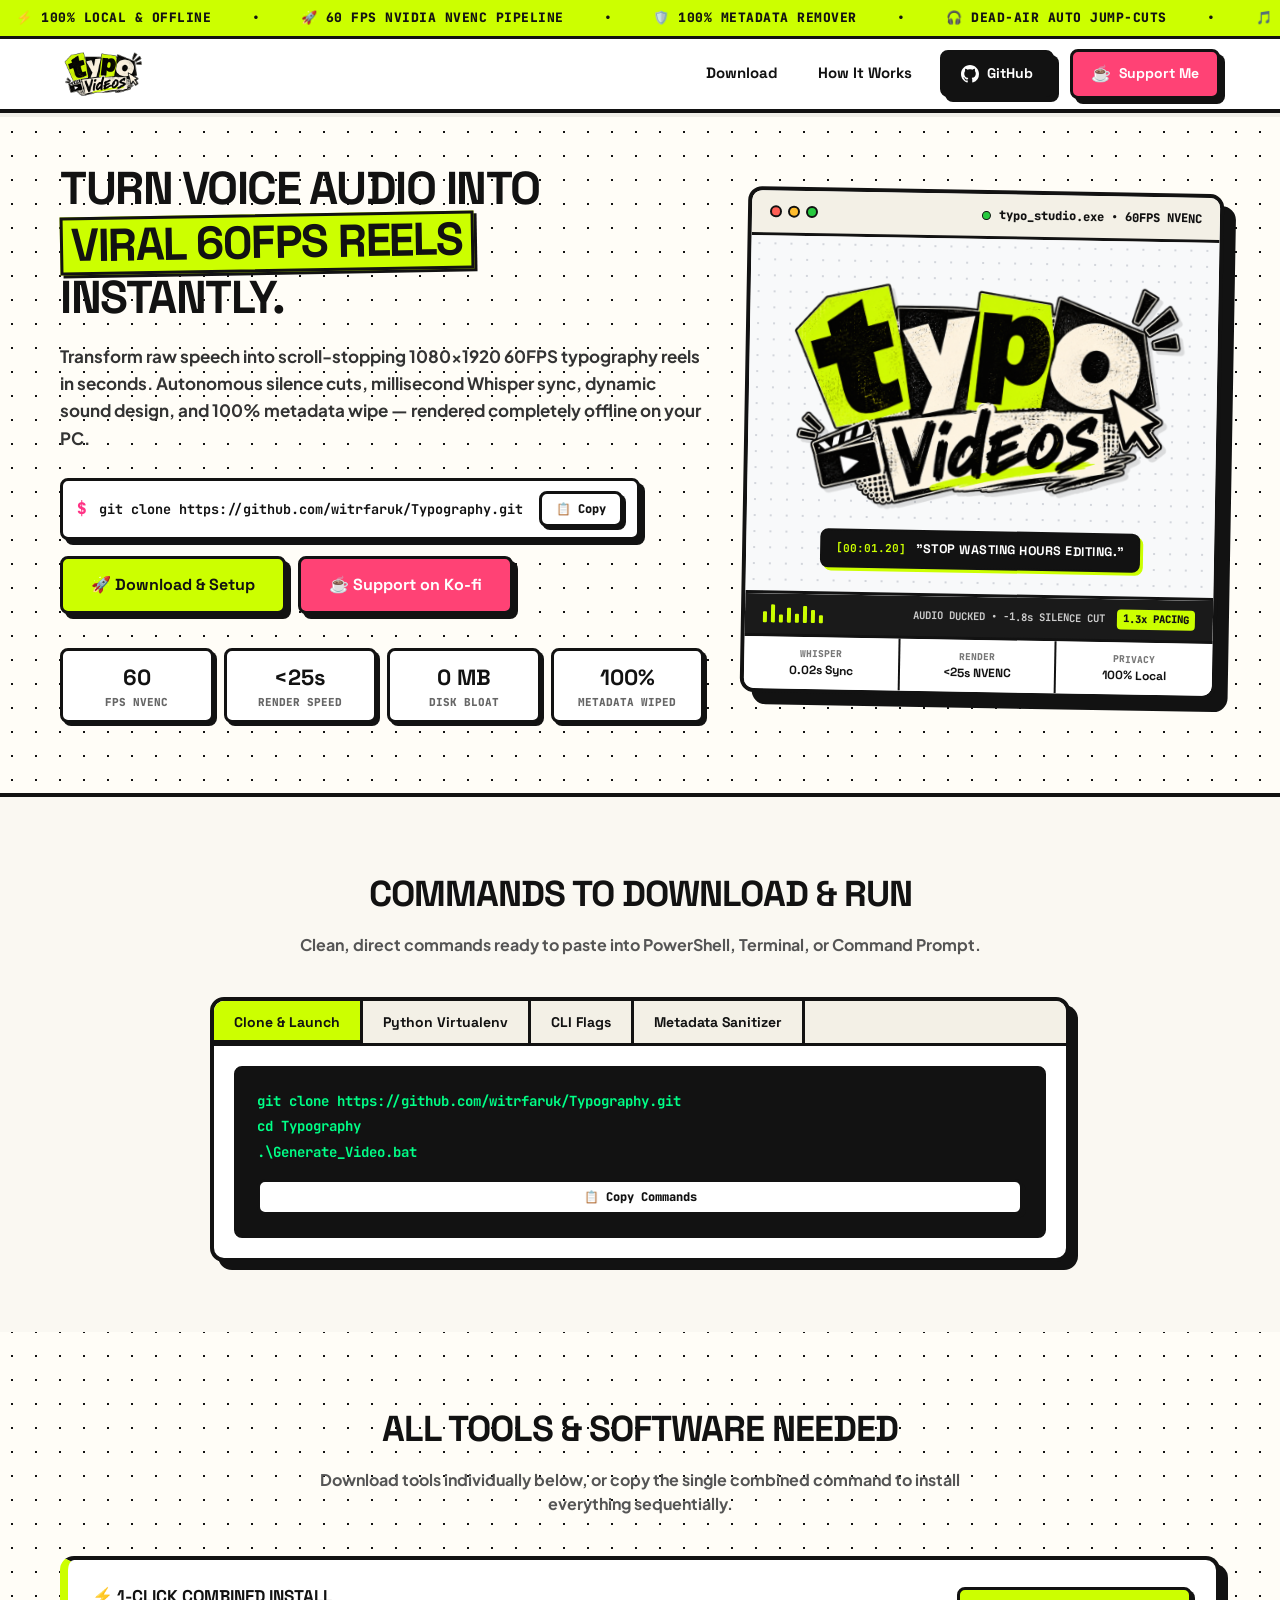
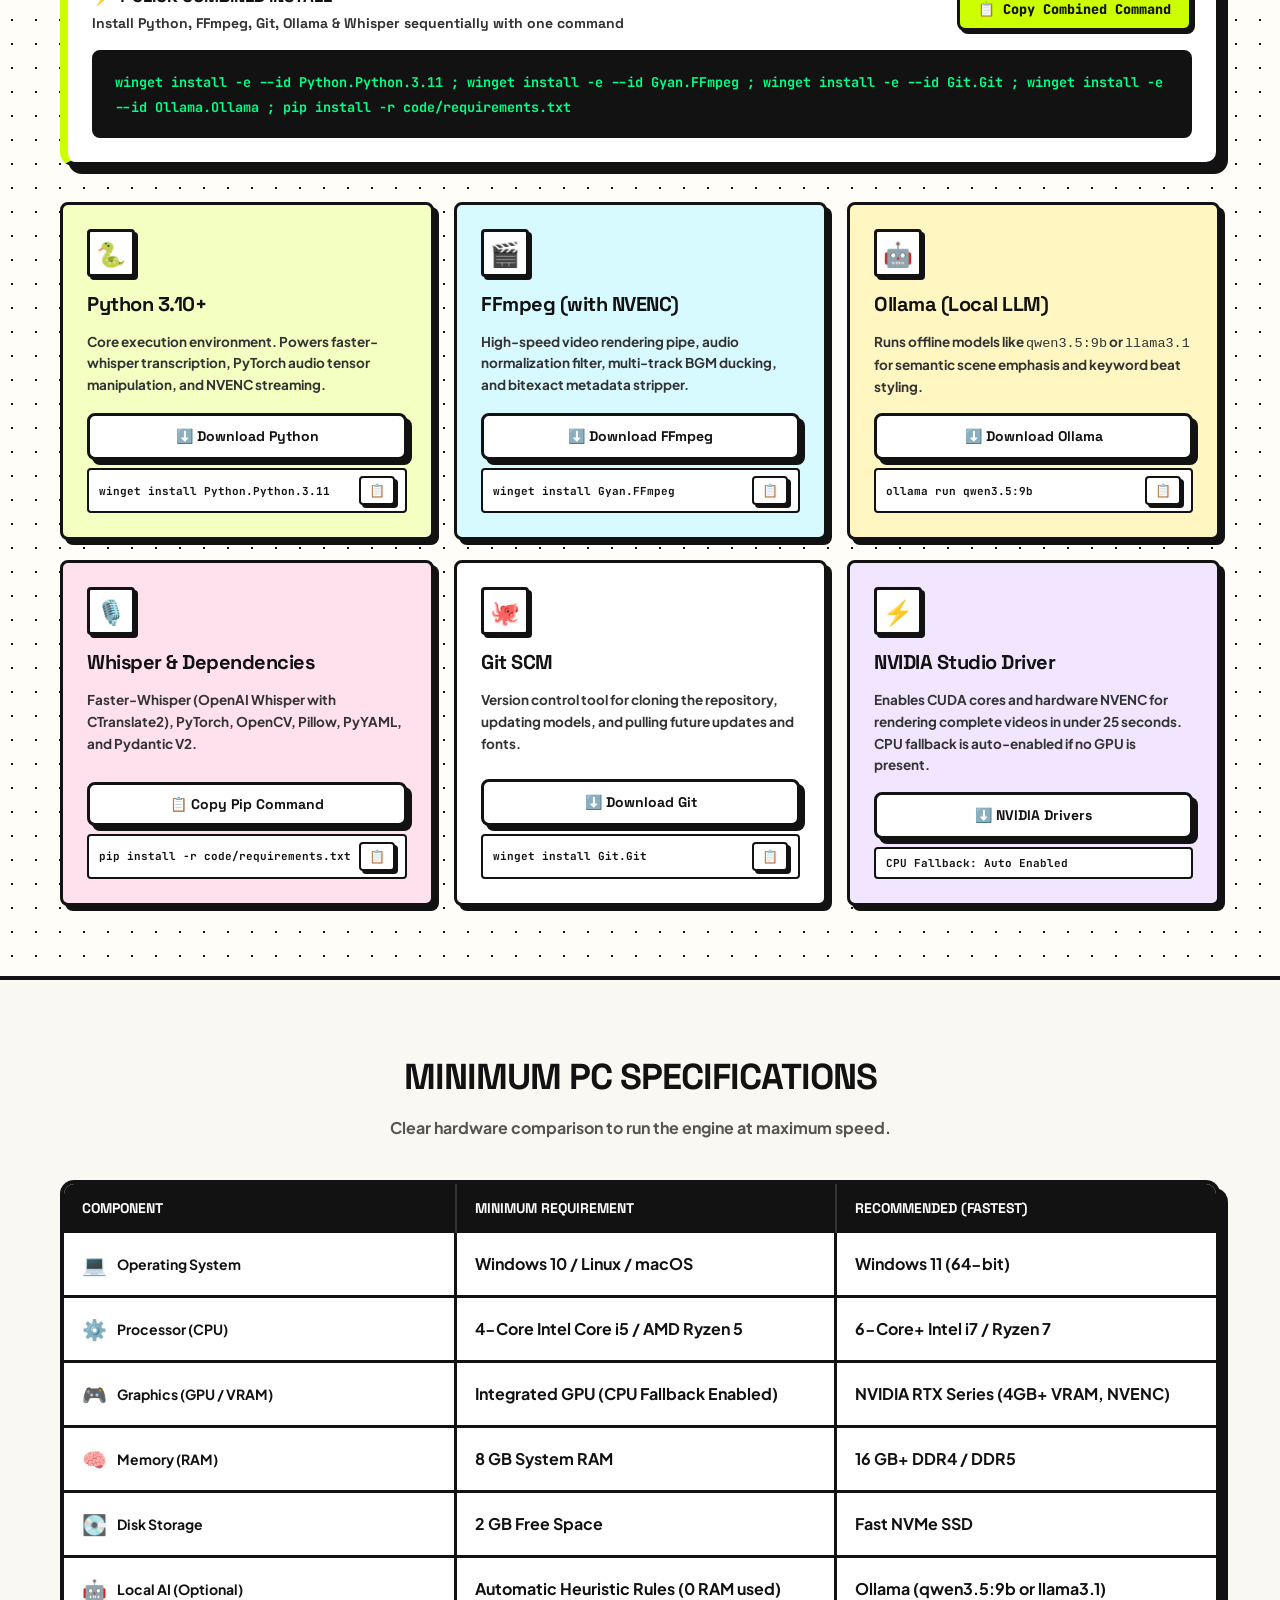
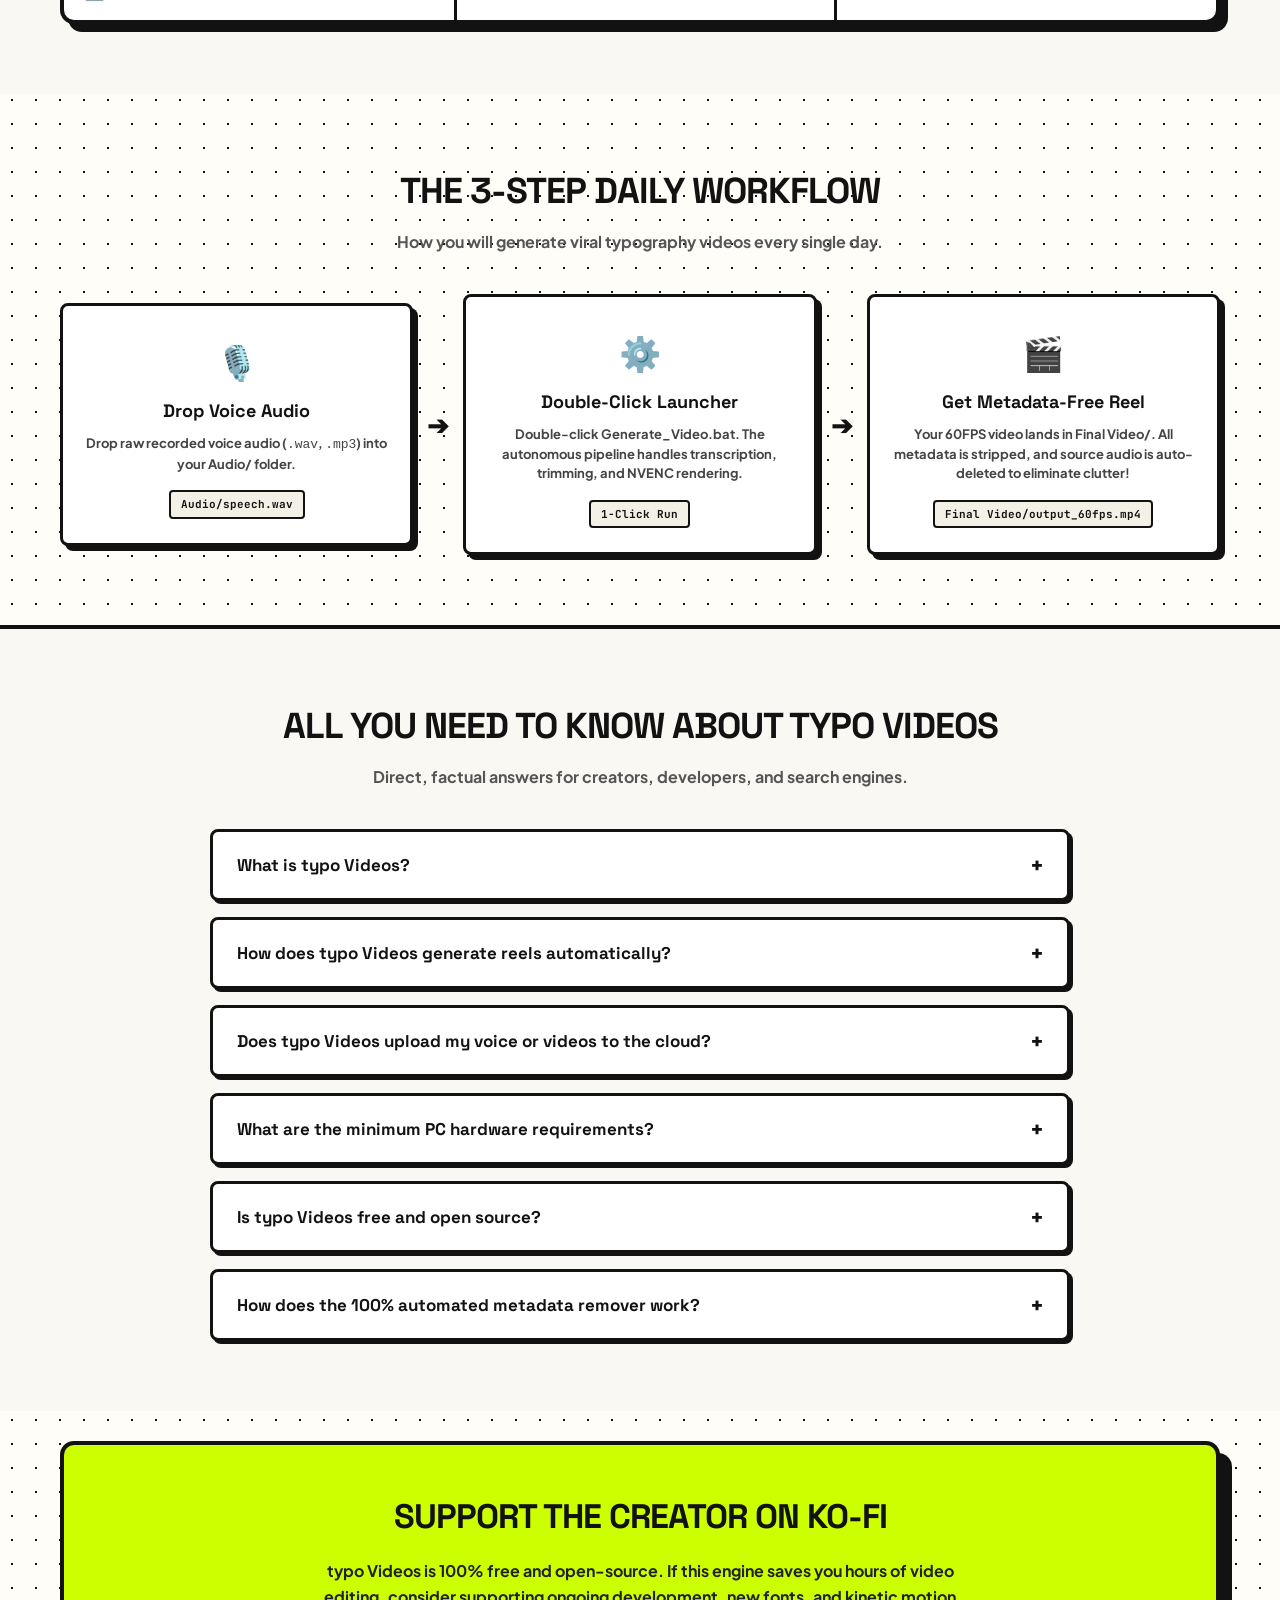
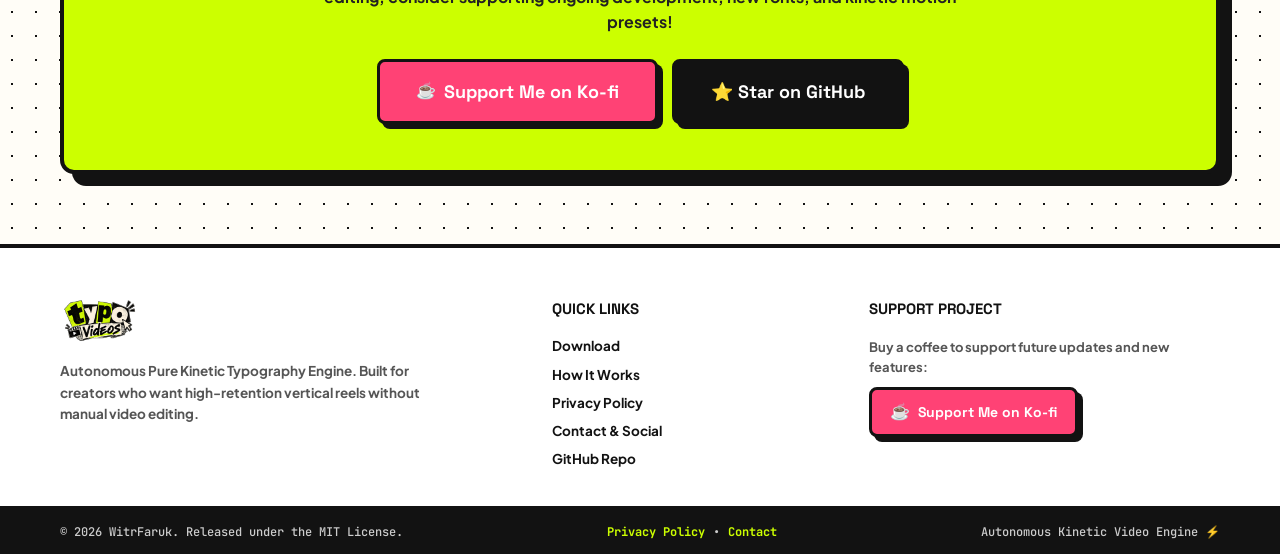
==== .github/index.html @ abd75f0e "Initial release: typo Videos - Autonomous Kinetic Typography Engine" ====
<!DOCTYPE html>
<html lang="en">
<head>
  <meta charset="UTF-8">
  <meta name="viewport" content="width=device-width, initial-scale=1.0">

  <!-- PRIMARY SEO META TAGS -->
  <title>typo Videos | Autonomous Kinetic Typography Reel Engine</title>
  <meta name="title" content="typo Videos | Autonomous Kinetic Typography Reel Engine">
  <meta name="description" content="Transform voice notes into 1080x1920 60FPS typography reels in seconds. Autonomous Whisper word-sync, dead-air jump cuts, dynamic audio ducking, and 100% metadata wipe. 100% local-first.">
  <meta name="keywords" content="kinetic typography, typography reels, ai reel generator, automated video editor, whisper subtitle sync, 60fps vertical reels, local video generator, ffmpeg nvenc, metadata remover, shorts creator, tiktok captions">
  <meta name="author" content="Md Faruk Abdulla (witrfaruk)">
  <meta name="robots" content="index, follow, max-image-preview:large, max-snippet:-1, max-video-preview:-1">
  <link rel="canonical" href="https://witrfaruk.github.io/Typography/">

  <!-- GEO & AI SEARCH ENGINE SIGNALS -->
  <link rel="alternate" type="text/plain" href="llms.txt" title="LLM Summary & Context">

  <!-- OPEN GRAPH / FACEBOOK / LINKEDIN -->
  <meta property="og:type" content="website">
  <meta property="og:url" content="https://witrfaruk.github.io/Typography/">
  <meta property="og:site_name" content="typo Videos">
  <meta property="og:locale" content="en_US">
  <meta property="og:title" content="typo Videos | Autonomous Kinetic Typography Reel Engine">
  <meta property="og:description" content="Transform raw voice audio into viral 60FPS vertical reels in seconds with automatic silence cuts, Whisper word-sync, and 100% metadata wipe.">
  <meta property="og:image" content="https://raw.githubusercontent.com/witrfaruk/Typography/main/.github/logo.png">
  <meta property="og:image:alt" content="typo Videos Pure Kinetic Typography Engine">

  <!-- TWITTER CARDS -->
  <meta name="twitter:card" content="summary_large_image">
  <meta name="twitter:site" content="@witrfaruk">
  <meta name="twitter:creator" content="@witrfaruk">
  <meta name="twitter:url" content="https://witrfaruk.github.io/Typography/">
  <meta name="twitter:title" content="typo Videos | Autonomous Kinetic Typography Reel Engine">
  <meta name="twitter:description" content="Transform raw voice audio into viral 60FPS vertical reels in seconds with automatic silence cuts, Whisper word-sync, and 100% metadata wipe.">
  <meta name="twitter:image" content="https://raw.githubusercontent.com/witrfaruk/Typography/main/.github/logo.png">

  <!-- FORCE SCROLL TO TOP ON REFRESH -->
  <script>
    if ('scrollRestoration' in history) {
      history.scrollRestoration = 'manual';
    }
    window.scrollTo(0, 0);
  </script>

  <!-- FAVICONS -->
  <link rel="icon" type="image/x-icon" href="favicon/favicon.ico">
  <link rel="icon" type="image/png" sizes="96x96" href="favicon/favicon-96x96.png">
  <link rel="icon" type="image/svg+xml" href="favicon/favicon.svg">
  <link rel="apple-touch-icon" sizes="180x180" href="favicon/apple-touch-icon.png">
  <link rel="manifest" href="favicon/site.webmanifest">

  <!-- 100% OFFLINE LOCAL FONTS (ZERO IP LEAKS TO GOOGLE SERVERS) -->
  <link rel="stylesheet" href="fonts.css">
  <link rel="stylesheet" href="style.css">

  <!-- JSON-LD STRUCTURED DATA (SEO, AEO, GEO) -->
  <script type="application/ld+json">
  {
    "@context": "https://schema.org",
    "@graph": [
      {
        "@type": "SoftwareApplication",
        "@id": "https://witrfaruk.github.io/Typography/#software",
        "name": "typo Videos",
        "alternateName": "Typography Reels Engine",
        "applicationCategory": "MultimediaApplication",
        "operatingSystem": "Windows 10, Windows 11",
        "description": "Local-first autonomous kinetic typography video generator. Converts audio speech into 60FPS viral reels with automatic silence removal, Whisper subtitle synchronization, and 100% metadata wipe.",
        "url": "https://witrfaruk.github.io/Typography/",
        "downloadUrl": "https://github.com/witrfaruk/Typography",
        "offers": {
          "@type": "Offer",
          "price": "0",
          "priceCurrency": "USD"
        },
        "license": "https://opensource.org/licenses/MIT",
        "author": {
          "@type": "Person",
          "name": "Md Faruk Abdulla",
          "alternateName": "witrfaruk",
          "url": "https://witrfaruk.vercel.app",
          "sameAs": [
            "https://github.com/witrfaruk",
            "https://x.com/witrfaruk",
            "https://www.linkedin.com/in/witrfaruk",
            "https://www.instagram.com/witrfaruk"
          ]
        }
      },
      {
        "@type": "HowTo",
        "name": "How to Generate Autonomous Typography Reels from Speech Audio",
        "description": "Step-by-step workflow to turn voice recordings into 1080x1920 60FPS typography videos without manual video editing.",
        "step": [
          {
            "@type": "HowToStep",
            "position": 1,
            "name": "Drop Voice Audio",
            "text": "Place your recorded .wav or .mp3 voice recording into the Audio/ folder."
          },
          {
            "@type": "HowToStep",
            "position": 2,
            "name": "Launch Autonomous Pipeline",
            "text": "Double click Generate_Video.bat to trigger faster-whisper transcription, silence trimming, kinetic typography animation, and NVENC rendering."
          },
          {
            "@type": "HowToStep",
            "position": 3,
            "name": "Get Metadata-Purged 60FPS Video",
            "text": "Collect your finalized 60FPS video in Final Video/ with 100% metadata removed and source audio automatically deleted."
          }
        ]
      },
      {
        "@type": "FAQPage",
        "mainEntity": [
          {
            "@type": "Question",
            "name": "What is typo Videos?",
            "acceptedAnswer": {
              "@type": "Answer",
              "text": "typo Videos is an autonomous, open-source kinetic typography reel engine that converts raw voice speech into viral 1080x1920 60FPS videos with millisecond Whisper subtitle synchronization, dead-air silence removal, dynamic background music, and 100% automated metadata wiping."
            }
          },
          {
            "@type": "Question",
            "name": "How does typo Videos work?",
            "acceptedAnswer": {
              "@type": "Answer",
              "text": "Drop any speech audio into the Audio/ folder and double-click Generate_Video.bat. The engine extracts word timestamps using Whisper, cuts silence pauses, animates typography, mixes ambient sound, strips EXIF metadata, and outputs a 60FPS MP4 file."
            }
          },
          {
            "@type": "Question",
            "name": "Does typo Videos upload my audio to the cloud?",
            "acceptedAnswer": {
              "@type": "Answer",
              "text": "No. typo Videos is 100% local-first and runs entirely on your local machine. No voice recordings, transcripts, videos, or fonts are uploaded or sent to any remote server."
            }
          },
          {
            "@type": "Question",
            "name": "Is typo Videos free and open source?",
            "acceptedAnswer": {
              "@type": "Answer",
              "text": "Yes, typo Videos is 100% free and open-source under the MIT License for both personal and commercial creator use."
            }
          },
          {
            "@type": "Question",
            "name": "What are the minimum PC requirements for typo Videos?",
            "acceptedAnswer": {
              "@type": "Answer",
              "text": "It requires Windows 10/11, Python 3.10+, and FFmpeg. An NVIDIA GPU with NVENC provides sub-25 second rendering, while CPU fallback is automatically enabled for non-NVIDIA computers."
            }
          },
          {
            "@type": "Question",
            "name": "How does the automated metadata remover work?",
            "acceptedAnswer": {
              "@type": "Answer",
              "text": "The pipeline runs a bitexact FFmpeg sanitizer pass on every generated MP4 video, stripping camera EXIF markers, GPS coordinates, author IDs, creation timestamps, and software signatures."
            }
          }
        ]
      }
    ]
  }
  </script>
</head>
<body>

  <!-- TICKER MARQUEE -->
  <div class="marquee-bar">
    <div class="marquee-track">
      <span>⚡ 100% LOCAL & OFFLINE</span>
      <span>•</span>
      <span>🚀 60 FPS NVIDIA NVENC PIPELINE</span>
      <span>•</span>
      <span>🛡️ 100% METADATA REMOVER</span>
      <span>•</span>
      <span>🎧 DEAD-AIR AUTO JUMP-CUTS</span>
      <span>•</span>
      <span>🎵 AUTO BGM DUCKING</span>
      <span>•</span>
      <span>⚡ 100% LOCAL & OFFLINE</span>
      <span>•</span>
      <span>🚀 60 FPS NVIDIA NVENC PIPELINE</span>
      <span>•</span>
      <span>🛡️ 100% METADATA REMOVER</span>
      <span>•</span>
      <span>🎧 DEAD-AIR AUTO JUMP-CUTS</span>
      <span>•</span>
      <span>🎵 AUTO BGM DUCKING</span>
    </div>
  </div>

  <!-- MINIMAL HEADER: ONLY LOGO, DOWNLOAD, HOW IT WORKS, GITHUB, SUPPORT ME -->
  <header class="clean-header">
    <div class="header-container">
      <a href="#" class="logo-link">
        <img src="logo.png" alt="typo Videos Logo" class="brand-logo">
      </a>

      <nav class="header-nav">
        <a href="#download" class="nav-item">Download</a>
        <a href="#workflow" class="nav-item">How It Works</a>
        <a href="https://github.com/witrfaruk/Typography" target="_blank" rel="noopener noreferrer" class="btn btn-github">
          <svg width="18" height="18" viewBox="0 0 24 24" fill="currentColor"><path d="M12 0C5.37 0 0 5.37 0 12c0 5.31 3.435 9.795 8.205 11.385.6.105.825-.255.825-.57 0-.285-.015-1.23-.015-2.235-3.015.555-3.795-.735-4.035-1.41-.135-.345-.72-1.41-1.23-1.695-.42-.225-1.02-.78-.015-.795.945-.015 1.62.87 1.845 1.23 1.08 1.815 2.805 1.305 3.495.99.105-.78.42-1.305.765-1.605-2.67-.3-5.46-1.335-5.46-5.925 0-1.305.465-2.385 1.23-3.225-.12-.3-.54-1.53.12-3.18 0 0 1.005-.315 3.3 1.23.96-.27 1.98-.405 3-.405s2.04.135 3 .405c2.295-1.56 3.3-1.23 3.3-1.23.66 1.65.24 2.88.12 3.18.765.84 1.23 1.905 1.23 3.225 0 4.605-2.805 5.625-5.475 5.925.435.375.81 1.095.81 2.22 0 1.605-.015 2.895-.015 3.3 0 .315.225.69.825.57A12.02 12.02 0 0024 12c0-6.63-5.37-12-12-12z"/></svg>
          GitHub
        </a>
        <a href="https://ko-fi.com/U4B028M2CY" target="_blank" rel="noopener noreferrer" class="btn btn-kofi">
          <span class="kofi-icon">☕</span>
          Support Me
        </a>
      </nav>
    </div>
  </header>

  <!-- HERO SECTION -->
  <section class="hero-section">
    <div class="container hero-layout">
      <div class="hero-content">
        <h1 class="hero-title">
          TURN VOICE AUDIO INTO <span class="highlight-lime">VIRAL 60FPS REELS</span> INSTANTLY.
        </h1>

        <p class="hero-desc">
          Transform raw speech into scroll-stopping <strong>1080x1920 60FPS typography reels</strong> in seconds. Autonomous silence cuts, millisecond Whisper sync, dynamic sound design, and <strong>100% metadata wipe</strong> — rendered completely offline on your PC.
        </p>

        <!-- NO COMMENT QUICK COMMAND BOX -->
        <div class="command-box">
          <div class="command-line">
            <span class="cmd-prompt">$</span>
            <code class="cmd-text">git clone https://github.com/witrfaruk/Typography.git</code>
            <button class="btn btn-copy" data-copy="git clone https://github.com/witrfaruk/Typography.git">
              <span>📋 Copy</span>
            </button>
          </div>
          <div class="hero-btn-row">
            <a href="#download" class="btn btn-primary btn-large">
              <span>🚀 Download & Setup</span>
            </a>
            <a href="https://ko-fi.com/U4B028M2CY" target="_blank" rel="noopener noreferrer" class="btn btn-kofi btn-large">
              <span>☕ Support on Ko-fi</span>
            </a>
          </div>
        </div>

        <div class="stats-row">
          <div class="stat-box">
            <span class="stat-val">60</span>
            <span class="stat-lbl">FPS NVENC</span>
          </div>
          <div class="stat-box">
            <span class="stat-val">&lt;25s</span>
            <span class="stat-lbl">Render Speed</span>
          </div>
          <div class="stat-box">
            <span class="stat-val">0 MB</span>
            <span class="stat-lbl">Disk Bloat</span>
          </div>
          <div class="stat-box">
            <span class="stat-val">100%</span>
            <span class="stat-lbl">Metadata Wiped</span>
          </div>
        </div>
      </div>

      <!-- HERO VISUAL (PREMIUM INTERACTIVE STUDIO SIMULATOR) -->
      <div class="hero-visual">
        <div class="hero-art-card">
          <!-- TOP WINDOW BAR -->
          <div class="art-card-header">
            <div class="dots-row">
              <span class="dot dot-red"></span>
              <span class="dot dot-yellow"></span>
              <span class="dot dot-green"></span>
            </div>
            <div class="art-title-wrap">
              <span class="pulse-dot"></span>
              <span class="art-title">typo_studio.exe • 60FPS NVENC</span>
            </div>
          </div>

          <!-- STAGE / REEL PREVIEW -->
          <div class="art-preview-box">
            <img src="logo.png" alt="typo Videos Kinetic Typography Reel Engine" class="hero-logo-display">

            <div class="live-subtitle-bubble">
              <span class="sync-timestamp">[00:01.20]</span>
              <span class="sync-caption">"STOP WASTING HOURS EDITING."</span>
            </div>
          </div>

          <!-- AUDIO TIMELINE & EQUALIZER STRIP -->
          <div class="art-eq-strip">
            <div class="eq-bars">
              <span class="bar bar-1"></span>
              <span class="bar bar-2"></span>
              <span class="bar bar-3"></span>
              <span class="bar bar-4"></span>
              <span class="bar bar-5"></span>
              <span class="bar bar-6"></span>
              <span class="bar bar-7"></span>
              <span class="bar bar-8"></span>
            </div>
            <div class="eq-meta">
              <span class="eq-status">AUDIO DUCKED • -1.8s SILENCE CUT</span>
              <span class="eq-speed">1.3x PACING</span>
            </div>
          </div>

          <!-- BOTTOM TELEMETRY BAR -->
          <div class="art-telemetry-bar">
            <div class="telem-item">
              <span class="telem-label">WHISPER</span>
              <span class="telem-val">0.02s Sync</span>
            </div>
            <div class="telem-item">
              <span class="telem-label">RENDER</span>
              <span class="telem-val">&lt;25s NVENC</span>
            </div>
            <div class="telem-item">
              <span class="telem-label">PRIVACY</span>
              <span class="telem-val">100% Local</span>
            </div>
          </div>
        </div>
      </div>
    </div>
  </section>

  <!-- DOWNLOAD / COMMANDS SECTION (STRICTLY NO COMMENTS) -->
  <section id="download" class="section section-bordered">
    <div class="container">
      <div class="section-header">
        <h2 class="section-title">COMMANDS TO DOWNLOAD & RUN</h2>
        <p class="section-subtitle">Clean, direct commands ready to paste into PowerShell, Terminal, or Command Prompt.</p>
      </div>

      <div class="terminal-shell">
        <div class="terminal-nav">
          <button class="terminal-tab active" data-tab="tab-clone">Clone & Launch</button>
          <button class="terminal-tab" data-tab="tab-python">Python Virtualenv</button>
          <button class="terminal-tab" data-tab="tab-cli">CLI Flags</button>
          <button class="terminal-tab" data-tab="tab-metadata">Metadata Sanitizer</button>
        </div>

        <!-- TAB 1: CLONE (NO COMMENTS) -->
        <div class="terminal-panel active" id="tab-clone">
          <div class="code-terminal-box">
            <pre><code>git clone https://github.com/witrfaruk/Typography.git
cd Typography
.\Generate_Video.bat</code></pre>
            <button class="btn btn-copy" data-copy="git clone https://github.com/witrfaruk/Typography.git&#10;cd Typography&#10;.\Generate_Video.bat">
              <span>📋 Copy Commands</span>
            </button>
          </div>
        </div>

        <!-- TAB 2: PYTHON SETUP (NO COMMENTS) -->
        <div class="terminal-panel" id="tab-python">
          <div class="code-terminal-box">
            <pre><code>python -m venv .venv
.venv\Scripts\activate
pip install -r code/requirements.txt
python code/verify_env.py</code></pre>
            <button class="btn btn-copy" data-copy="python -m venv .venv&#10;.venv\Scripts\activate&#10;pip install -r code/requirements.txt&#10;python code/verify_env.py">
              <span>📋 Copy Commands</span>
            </button>
          </div>
        </div>

        <!-- TAB 3: CLI FLAGS (NO COMMENTS) -->
        <div class="terminal-panel" id="tab-cli">
          <div class="code-terminal-box">
            <pre><code>python code/run_pipeline.py
python code/run_pipeline.py --audio "Audio/speech.wav"
python code/run_pipeline.py --dark --speed 1.35
python code/run_pipeline.py --watch</code></pre>
            <button class="btn btn-copy" data-copy="python code/run_pipeline.py&#10;python code/run_pipeline.py --dark --speed 1.35&#10;python code/run_pipeline.py --watch">
              <span>📋 Copy Commands</span>
            </button>
          </div>
        </div>

        <!-- TAB 4: METADATA SANITIZER (NO COMMENTS) -->
        <div class="terminal-panel" id="tab-metadata">
          <div class="code-terminal-box">
            <pre><code>python code/remove_metadata.py
python code/remove_metadata.py "Final Video/my_video.mp4"</code></pre>
            <button class="btn btn-copy" data-copy="python code/remove_metadata.py">
              <span>📋 Copy Commands</span>
            </button>
          </div>
        </div>
      </div>
    </div>
  </section>

  <!-- DOWNLOAD ALL THINGS NEEDED (PYTHON, OLLAMA, WHISPER, FFMPEG) -->
  <section id="prerequisites" class="section">
    <div class="container">
      <div class="section-header">
        <h2 class="section-title">ALL TOOLS & SOFTWARE NEEDED</h2>
        <p class="section-subtitle">Download tools individually below, or copy the single combined command to install everything sequentially.</p>
      </div>

      <!-- MASTER COMBINED 1-CLICK COMMAND (NO COMMENTS) -->
      <div class="all-in-one-box">
        <div class="aio-top">
          <div class="aio-title-wrap">
            <h3 class="aio-title">⚡ 1-CLICK COMBINED INSTALL</h3>
            <span class="aio-tagline">Install Python, FFmpeg, Git, Ollama & Whisper sequentially with one command</span>
          </div>
          <button class="btn btn-copy btn-aio-copy" data-copy="winget install -e --id Python.Python.3.11 ; winget install -e --id Gyan.FFmpeg ; winget install -e --id Git.Git ; winget install -e --id Ollama.Ollama ; pip install -r code/requirements.txt">
            <span>📋 Copy Combined Command</span>
          </button>
        </div>
        <div class="aio-terminal">
          <code class="aio-code">winget install -e --id Python.Python.3.11 ; winget install -e --id Gyan.FFmpeg ; winget install -e --id Git.Git ; winget install -e --id Ollama.Ollama ; pip install -r code/requirements.txt</code>
        </div>
      </div>

      <div class="tools-grid">
        <!-- 1. PYTHON -->
        <div class="tool-card card-lime">
          <div class="tool-icon-box">🐍</div>
          <h3 class="tool-name">Python 3.10+</h3>
          <p class="tool-desc">
            Core execution environment. Powers faster-whisper transcription, PyTorch audio tensor manipulation, and NVENC streaming.
          </p>
          <div class="tool-action-group">
            <a href="https://www.python.org/downloads/" target="_blank" rel="noopener noreferrer" class="btn btn-tool-primary">
              <span>⬇️ Download Python</span>
            </a>
            <div class="winget-box">
              <code>winget install Python.Python.3.11</code>
              <button class="btn btn-copy-mini" data-copy="winget install Python.Python.3.11">📋</button>
            </div>
          </div>
        </div>

        <!-- 2. FFMPEG -->
        <div class="tool-card card-cyan">
          <div class="tool-icon-box">🎬</div>
          <h3 class="tool-name">FFmpeg (with NVENC)</h3>
          <p class="tool-desc">
            High-speed video rendering pipe, audio normalization filter, multi-track BGM ducking, and bitexact metadata stripper.
          </p>
          <div class="tool-action-group">
            <a href="https://www.gyan.dev/ffmpeg/builds/" target="_blank" rel="noopener noreferrer" class="btn btn-tool-primary">
              <span>⬇️ Download FFmpeg</span>
            </a>
            <div class="winget-box">
              <code>winget install Gyan.FFmpeg</code>
              <button class="btn btn-copy-mini" data-copy="winget install Gyan.FFmpeg">📋</button>
            </div>
          </div>
        </div>

        <!-- 3. OLLAMA -->
        <div class="tool-card card-yellow">
          <div class="tool-icon-box">🤖</div>
          <h3 class="tool-name">Ollama (Local LLM)</h3>
          <p class="tool-desc">
            Runs offline models like <code>qwen3.5:9b</code> or <code>llama3.1</code> for semantic scene emphasis and keyword beat styling.
          </p>
          <div class="tool-action-group">
            <a href="https://ollama.com/download" target="_blank" rel="noopener noreferrer" class="btn btn-tool-primary">
              <span>⬇️ Download Ollama</span>
            </a>
            <div class="winget-box">
              <code>ollama run qwen3.5:9b</code>
              <button class="btn btn-copy-mini" data-copy="ollama run qwen3.5:9b">📋</button>
            </div>
          </div>
        </div>

        <!-- 4. FASTER-WHISPER & DEPS -->
        <div class="tool-card card-pink">
          <div class="tool-icon-box">🎙️</div>
          <h3 class="tool-name">Whisper & Dependencies</h3>
          <p class="tool-desc">
            Faster-Whisper (OpenAI Whisper with CTranslate2), PyTorch, OpenCV, Pillow, PyYAML, and Pydantic V2.
          </p>
          <div class="tool-action-group">
            <button class="btn btn-tool-primary" data-copy="pip install -r code/requirements.txt">
              <span>📋 Copy Pip Command</span>
            </button>
            <div class="winget-box">
              <code>pip install -r code/requirements.txt</code>
              <button class="btn btn-copy-mini" data-copy="pip install -r code/requirements.txt">📋</button>
            </div>
          </div>
        </div>

        <!-- 5. GIT -->
        <div class="tool-card card-white">
          <div class="tool-icon-box">🐙</div>
          <h3 class="tool-name">Git SCM</h3>
          <p class="tool-desc">
            Version control tool for cloning the repository, updating models, and pulling future updates and fonts.
          </p>
          <div class="tool-action-group">
            <a href="https://git-scm.com/downloads" target="_blank" rel="noopener noreferrer" class="btn btn-tool-primary">
              <span>⬇️ Download Git</span>
            </a>
            <div class="winget-box">
              <code>winget install Git.Git</code>
              <button class="btn btn-copy-mini" data-copy="winget install Git.Git">📋</button>
            </div>
          </div>
        </div>

        <!-- 6. NVIDIA GPU DRIVER -->
        <div class="tool-card card-purple">
          <div class="tool-icon-box">⚡</div>
          <h3 class="tool-name">NVIDIA Studio Driver</h3>
          <p class="tool-desc">
            Enables CUDA cores and hardware NVENC for rendering complete videos in under 25 seconds. CPU fallback is auto-enabled if no GPU is present.
          </p>
          <div class="tool-action-group">
            <a href="https://www.nvidia.com/Download/index.aspx" target="_blank" rel="noopener noreferrer" class="btn btn-tool-primary">
              <span>⬇️ NVIDIA Drivers</span>
            </a>
            <div class="winget-box">
              <code>CPU Fallback: Auto Enabled</code>
            </div>
          </div>
        </div>
      </div>
    </div>
  </section>

  <!-- MINIMUM PC SPECIFICATIONS -->
  <section id="specs" class="section section-bordered">
    <div class="container">
      <div class="section-header">
        <h2 class="section-title">MINIMUM PC SPECIFICATIONS</h2>
        <p class="section-subtitle">Clear hardware comparison to run the engine at maximum speed.</p>
      </div>

      <div class="specs-table-box">
        <table class="neo-table">
          <thead>
            <tr>
              <th class="col-comp">Component</th>
              <th class="col-min">Minimum Requirement</th>
              <th class="col-rec">Recommended (Fastest)</th>
            </tr>
          </thead>
          <tbody>
            <tr>
              <td>
                <div class="cell-head"><span class="icon">💻</span><strong>Operating System</strong></div>
              </td>
              <td>Windows 10 / Linux / macOS</td>
              <td>Windows 11 (64-bit)</td>
            </tr>
            <tr>
              <td>
                <div class="cell-head"><span class="icon">⚙️</span><strong>Processor (CPU)</strong></div>
              </td>
              <td>4-Core Intel Core i5 / AMD Ryzen 5</td>
              <td>6-Core+ Intel i7 / Ryzen 7</td>
            </tr>
            <tr>
              <td>
                <div class="cell-head"><span class="icon">🎮</span><strong>Graphics (GPU / VRAM)</strong></div>
              </td>
              <td>Integrated GPU (CPU Fallback Enabled)</td>
              <td>NVIDIA RTX Series (4GB+ VRAM, NVENC)</td>
            </tr>
            <tr>
              <td>
                <div class="cell-head"><span class="icon">🧠</span><strong>Memory (RAM)</strong></div>
              </td>
              <td>8 GB System RAM</td>
              <td>16 GB+ DDR4 / DDR5</td>
            </tr>
            <tr>
              <td>
                <div class="cell-head"><span class="icon">💽</span><strong>Disk Storage</strong></div>
              </td>
              <td>2 GB Free Space</td>
              <td>Fast NVMe SSD</td>
            </tr>
            <tr>
              <td>
                <div class="cell-head"><span class="icon">🤖</span><strong>Local AI (Optional)</strong></div>
              </td>
              <td>Automatic Heuristic Rules (0 RAM used)</td>
              <td>Ollama (qwen3.5:9b or llama3.1)</td>
            </tr>
          </tbody>
        </table>
      </div>
    </div>
  </section>

  <!-- 3-STEP WORKFLOW -->
  <section id="workflow" class="section">
    <div class="container">
      <div class="section-header">
        <h2 class="section-title">THE 3-STEP DAILY WORKFLOW</h2>
        <p class="section-subtitle">How you will generate viral typography videos every single day.</p>
      </div>

      <div class="workflow-steps">
        <div class="step-card">
          <div class="step-icon">🎙️</div>
          <h3 class="step-name">Drop Voice Audio</h3>
          <p class="step-info">Drop raw recorded voice audio (<code>.wav</code>, <code>.mp3</code>) into your <strong>Audio/</strong> folder.</p>
          <code class="step-path">Audio/speech.wav</code>
        </div>

        <div class="arrow-divider">➔</div>

        <div class="step-card">
          <div class="step-icon">⚙️</div>
          <h3 class="step-name">Double-Click Launcher</h3>
          <p class="step-info">Double-click <strong>Generate_Video.bat</strong>. The autonomous pipeline handles transcription, trimming, and NVENC rendering.</p>
          <code class="step-path">1-Click Run</code>
        </div>

        <div class="arrow-divider">➔</div>

        <div class="step-card">
          <div class="step-icon">🎬</div>
          <h3 class="step-name">Get Metadata-Free Reel</h3>
          <p class="step-info">Your 60FPS video lands in <strong>Final Video/</strong>. All metadata is stripped, and source audio is auto-deleted to eliminate clutter!</p>
          <code class="step-path">Final Video/output_60fps.mp4</code>
        </div>
      </div>
    </div>
  </section>

  <!-- FAQ ACCORDION SECTION (AEO & FEATURED SNIPPETS) -->
  <section id="faq" class="section section-bordered">
    <div class="container">
      <div class="section-header">
        <h2 class="section-title">ALL YOU NEED TO KNOW ABOUT TYPO VIDEOS</h2>
        <p class="section-subtitle">Direct, factual answers for creators, developers, and search engines.</p>
      </div>

      <div class="faq-list">
        
        <!-- QUESTION 1 (CLOSED BY DEFAULT) -->
        <div class="faq-item">
          <button class="faq-question">
            <span>What is typo Videos?</span>
            <span class="faq-toggle-icon">+</span>
          </button>
          <div class="faq-answer">
            <p>
              <strong>typo Videos</strong> is an autonomous, open-source kinetic typography reel engine. It converts speech audio into viral 1080x1920 60FPS vertical reels with millisecond Whisper subtitle synchronization, dead-air silence removal, ambient background music ducking, and 100% automated metadata wiping.
            </p>
          </div>
        </div>

        <!-- QUESTION 2 -->
        <div class="faq-item">
          <button class="faq-question">
            <span>How does typo Videos generate reels automatically?</span>
            <span class="faq-toggle-icon">+</span>
          </button>
          <div class="faq-answer">
            <p>
              Simply place any voice audio file into your <code>Audio/</code> folder and double-click <code>Generate_Video.bat</code>. The engine runs faster-whisper to extract exact timestamps, trims silent pauses, animates kinetic words, mixes background music, strips container metadata, and outputs a ready-to-publish 60FPS MP4 file into <code>Final Video/</code>.
            </p>
          </div>
        </div>

        <!-- QUESTION 3 -->
        <div class="faq-item">
          <button class="faq-question">
            <span>Does typo Videos upload my voice or videos to the cloud?</span>
            <span class="faq-toggle-icon">+</span>
          </button>
          <div class="faq-answer">
            <p>
              <strong>No.</strong> typo Videos is 100% local-first and works completely offline. Your voice recordings, transcripts, videos, and fonts are processed locally on your machine. No telemetry, audio data, or prompt logs are ever transmitted to cloud servers.
            </p>
          </div>
        </div>

        <!-- QUESTION 4 -->
        <div class="faq-item">
          <button class="faq-question">
            <span>What are the minimum PC hardware requirements?</span>
            <span class="faq-toggle-icon">+</span>
          </button>
          <div class="faq-answer">
            <p>
              The minimum configuration is Windows 10/11, 8 GB RAM, Python 3.10+, and FFmpeg. While an NVIDIA GPU with NVENC hardware acceleration delivers full 60FPS renders in under 25 seconds, the engine includes automatic CPU fallback for systems without dedicated GPUs.
            </p>
          </div>
        </div>

        <!-- QUESTION 5 -->
        <div class="faq-item">
          <button class="faq-question">
            <span>Is typo Videos free and open source?</span>
            <span class="faq-toggle-icon">+</span>
          </button>
          <div class="faq-answer">
            <p>
              Yes. typo Videos is 100% free and open-source under the permissive <strong>MIT License</strong> for both personal creators and commercial production pipelines.
            </p>
          </div>
        </div>

        <!-- QUESTION 6 -->
        <div class="faq-item">
          <button class="faq-question">
            <span>How does the 100% automated metadata remover work?</span>
            <span class="faq-toggle-icon">+</span>
          </button>
          <div class="faq-answer">
            <p>
              The pipeline executes an automated FFmpeg bitexact sanitizer pass that strips camera EXIF markers, GPS coordinates, author handles, creation timestamps, and software signatures from the final video file before output.
            </p>
          </div>
        </div>

      </div>
    </div>
  </section>

  <!-- SUPPORT CALLOUT BANNER -->
  <section class="support-callout-section">
    <div class="container">
      <div class="support-box">
        <h2 class="support-title">SUPPORT THE CREATOR ON KO-FI</h2>
        <p class="support-desc">
          typo Videos is 100% free and open-source. If this engine saves you hours of video editing, consider supporting ongoing development, new fonts, and kinetic motion presets!
        </p>
        <div class="support-actions">
          <a href="https://ko-fi.com/U4B028M2CY" target="_blank" rel="noopener noreferrer" class="btn btn-kofi btn-huge">
            <span class="kofi-icon">☕</span>
            Support Me on Ko-fi
          </a>
          <a href="https://github.com/witrfaruk/Typography" target="_blank" rel="noopener noreferrer" class="btn btn-github btn-huge">
            <span>⭐ Star on GitHub</span>
          </a>
        </div>
      </div>
    </div>
  </section>

  <!-- FOOTER -->
  <footer class="clean-footer">
    <div class="container footer-content">
      <div class="footer-brand">
        <img src="logo.png" alt="typo Videos Logo" class="footer-logo">
        <p class="footer-text">
          Autonomous Pure Kinetic Typography Engine. Built for creators who want high-retention vertical reels without manual video editing.
        </p>
      </div>

      <div class="footer-links-col">
        <h4>Quick Links</h4>
        <a href="#download">Download</a>
        <a href="#workflow">How It Works</a>
        <a href="privacy.html">Privacy Policy</a>
        <a href="contact.html">Contact & Social</a>
        <a href="https://github.com/witrfaruk/Typography" target="_blank" rel="noopener noreferrer">GitHub Repo</a>
      </div>

      <div class="footer-kofi-col">
        <h4>Support Project</h4>
        <p>Buy a coffee to support future updates and new features:</p>
        <a href="https://ko-fi.com/U4B028M2CY" target="_blank" rel="noopener noreferrer" class="btn btn-kofi btn-footer">
          <span class="kofi-icon">☕</span>
          Support Me on Ko-fi
        </a>
      </div>
    </div>

    <div class="footer-bottom">
      <div class="container footer-bottom-inner">
        <span>© 2026 WitrFaruk. Released under the MIT License.</span>
        <div class="footer-legal-links">
          <a href="privacy.html">Privacy Policy</a>
          <span>•</span>
          <a href="contact.html">Contact</a>
        </div>
        <span>Autonomous Kinetic Video Engine ⚡</span>
      </div>
    </div>
  </footer>

  <script src="app.js"></script>
</body>
</html>
---- .github/fonts.css ----
/* cyrillic-ext */
@font-face {
  font-family: 'JetBrains Mono';
  font-style: normal;
  font-weight: 500;
  font-display: swap;
  src: url(fonts/tDbv2o-flEEny0FZhsfKu5WU4zr3E_BX0PnT8RD8yKwBNntkaToggR7BYRbKPx3cwhsk.woff2) format('woff2');
  unicode-range: U+0460-052F, U+1C80-1C8A, U+20B4, U+2DE0-2DFF, U+A640-A69F, U+FE2E-FE2F;
}
/* cyrillic */
@font-face {
  font-family: 'JetBrains Mono';
  font-style: normal;
  font-weight: 500;
  font-display: swap;
  src: url(fonts/tDbv2o-flEEny0FZhsfKu5WU4zr3E_BX0PnT8RD8yKwBNntkaToggR7BYRbKPxTcwhsk.woff2) format('woff2');
  unicode-range: U+0301, U+0400-045F, U+0490-0491, U+04B0-04B1, U+2116;
}
/* greek */
@font-face {
  font-family: 'JetBrains Mono';
  font-style: normal;
  font-weight: 500;
  font-display: swap;
  src: url(fonts/tDbv2o-flEEny0FZhsfKu5WU4zr3E_BX0PnT8RD8yKwBNntkaToggR7BYRbKPxPcwhsk.woff2) format('woff2');
  unicode-range: U+0370-0377, U+037A-037F, U+0384-038A, U+038C, U+038E-03A1, U+03A3-03FF;
}
/* vietnamese */
@font-face {
  font-family: 'JetBrains Mono';
  font-style: normal;
  font-weight: 500;
  font-display: swap;
  src: url(fonts/tDbv2o-flEEny0FZhsfKu5WU4zr3E_BX0PnT8RD8yKwBNntkaToggR7BYRbKPx_cwhsk.woff2) format('woff2');
  unicode-range: U+0102-0103, U+0110-0111, U+0128-0129, U+0168-0169, U+01A0-01A1, U+01AF-01B0, U+0300-0301, U+0303-0304, U+0308-0309, U+0323, U+0329, U+1EA0-1EF9, U+20AB;
}
/* latin-ext */
@font-face {
  font-family: 'JetBrains Mono';
  font-style: normal;
  font-weight: 500;
  font-display: swap;
  src: url(fonts/tDbv2o-flEEny0FZhsfKu5WU4zr3E_BX0PnT8RD8yKwBNntkaToggR7BYRbKPx7cwhsk.woff2) format('woff2');
  unicode-range: U+0100-02BA, U+02BD-02C5, U+02C7-02CC, U+02CE-02D7, U+02DD-02FF, U+0304, U+0308, U+0329, U+1D00-1DBF, U+1E00-1E9F, U+1EF2-1EFF, U+2020, U+20A0-20AB, U+20AD-20C4, U+2113, U+2C60-2C7F, U+A720-A7FF;
}
/* latin */
@font-face {
  font-family: 'JetBrains Mono';
  font-style: normal;
  font-weight: 500;
  font-display: swap;
  src: url(fonts/tDbv2o-flEEny0FZhsfKu5WU4zr3E_BX0PnT8RD8yKwBNntkaToggR7BYRbKPxDcwg.woff2) format('woff2');
  unicode-range: U+0000-00FF, U+0131, U+0152-0153, U+02BB-02BC, U+02C6, U+02DA, U+02DC, U+0304, U+0308, U+0329, U+2000-206F, U+20AC, U+2122, U+2191, U+2193, U+2212, U+2215, U+FEFF, U+FFFD;
}
/* cyrillic-ext */
@font-face {
  font-family: 'JetBrains Mono';
  font-style: normal;
  font-weight: 700;
  font-display: swap;
  src: url(fonts/tDbv2o-flEEny0FZhsfKu5WU4zr3E_BX0PnT8RD8yKwBNntkaToggR7BYRbKPx3cwhsk.woff2) format('woff2');
  unicode-range: U+0460-052F, U+1C80-1C8A, U+20B4, U+2DE0-2DFF, U+A640-A69F, U+FE2E-FE2F;
}
/* cyrillic */
@font-face {
  font-family: 'JetBrains Mono';
  font-style: normal;
  font-weight: 700;
  font-display: swap;
  src: url(fonts/tDbv2o-flEEny0FZhsfKu5WU4zr3E_BX0PnT8RD8yKwBNntkaToggR7BYRbKPxTcwhsk.woff2) format('woff2');
  unicode-range: U+0301, U+0400-045F, U+0490-0491, U+04B0-04B1, U+2116;
}
/* greek */
@font-face {
  font-family: 'JetBrains Mono';
  font-style: normal;
  font-weight: 700;
  font-display: swap;
  src: url(fonts/tDbv2o-flEEny0FZhsfKu5WU4zr3E_BX0PnT8RD8yKwBNntkaToggR7BYRbKPxPcwhsk.woff2) format('woff2');
  unicode-range: U+0370-0377, U+037A-037F, U+0384-038A, U+038C, U+038E-03A1, U+03A3-03FF;
}
/* vietnamese */
@font-face {
  font-family: 'JetBrains Mono';
  font-style: normal;
  font-weight: 700;
  font-display: swap;
  src: url(fonts/tDbv2o-flEEny0FZhsfKu5WU4zr3E_BX0PnT8RD8yKwBNntkaToggR7BYRbKPx_cwhsk.woff2) format('woff2');
  unicode-range: U+0102-0103, U+0110-0111, U+0128-0129, U+0168-0169, U+01A0-01A1, U+01AF-01B0, U+0300-0301, U+0303-0304, U+0308-0309, U+0323, U+0329, U+1EA0-1EF9, U+20AB;
}
/* latin-ext */
@font-face {
  font-family: 'JetBrains Mono';
  font-style: normal;
  font-weight: 700;
  font-display: swap;
  src: url(fonts/tDbv2o-flEEny0FZhsfKu5WU4zr3E_BX0PnT8RD8yKwBNntkaToggR7BYRbKPx7cwhsk.woff2) format('woff2');
  unicode-range: U+0100-02BA, U+02BD-02C5, U+02C7-02CC, U+02CE-02D7, U+02DD-02FF, U+0304, U+0308, U+0329, U+1D00-1DBF, U+1E00-1E9F, U+1EF2-1EFF, U+2020, U+20A0-20AB, U+20AD-20C4, U+2113, U+2C60-2C7F, U+A720-A7FF;
}
/* latin */
@font-face {
  font-family: 'JetBrains Mono';
  font-style: normal;
  font-weight: 700;
  font-display: swap;
  src: url(fonts/tDbv2o-flEEny0FZhsfKu5WU4zr3E_BX0PnT8RD8yKwBNntkaToggR7BYRbKPxDcwg.woff2) format('woff2');
  unicode-range: U+0000-00FF, U+0131, U+0152-0153, U+02BB-02BC, U+02C6, U+02DA, U+02DC, U+0304, U+0308, U+0329, U+2000-206F, U+20AC, U+2122, U+2191, U+2193, U+2212, U+2215, U+FEFF, U+FFFD;
}
/* cyrillic-ext */
@font-face {
  font-family: 'JetBrains Mono';
  font-style: normal;
  font-weight: 800;
  font-display: swap;
  src: url(fonts/tDbv2o-flEEny0FZhsfKu5WU4zr3E_BX0PnT8RD8yKwBNntkaToggR7BYRbKPx3cwhsk.woff2) format('woff2');
  unicode-range: U+0460-052F, U+1C80-1C8A, U+20B4, U+2DE0-2DFF, U+A640-A69F, U+FE2E-FE2F;
}
/* cyrillic */
@font-face {
  font-family: 'JetBrains Mono';
  font-style: normal;
  font-weight: 800;
  font-display: swap;
  src: url(fonts/tDbv2o-flEEny0FZhsfKu5WU4zr3E_BX0PnT8RD8yKwBNntkaToggR7BYRbKPxTcwhsk.woff2) format('woff2');
  unicode-range: U+0301, U+0400-045F, U+0490-0491, U+04B0-04B1, U+2116;
}
/* greek */
@font-face {
  font-family: 'JetBrains Mono';
  font-style: normal;
  font-weight: 800;
  font-display: swap;
  src: url(fonts/tDbv2o-flEEny0FZhsfKu5WU4zr3E_BX0PnT8RD8yKwBNntkaToggR7BYRbKPxPcwhsk.woff2) format('woff2');
  unicode-range: U+0370-0377, U+037A-037F, U+0384-038A, U+038C, U+038E-03A1, U+03A3-03FF;
}
/* vietnamese */
@font-face {
  font-family: 'JetBrains Mono';
  font-style: normal;
  font-weight: 800;
  font-display: swap;
  src: url(fonts/tDbv2o-flEEny0FZhsfKu5WU4zr3E_BX0PnT8RD8yKwBNntkaToggR7BYRbKPx_cwhsk.woff2) format('woff2');
  unicode-range: U+0102-0103, U+0110-0111, U+0128-0129, U+0168-0169, U+01A0-01A1, U+01AF-01B0, U+0300-0301, U+0303-0304, U+0308-0309, U+0323, U+0329, U+1EA0-1EF9, U+20AB;
}
/* latin-ext */
@font-face {
  font-family: 'JetBrains Mono';
  font-style: normal;
  font-weight: 800;
  font-display: swap;
  src: url(fonts/tDbv2o-flEEny0FZhsfKu5WU4zr3E_BX0PnT8RD8yKwBNntkaToggR7BYRbKPx7cwhsk.woff2) format('woff2');
  unicode-range: U+0100-02BA, U+02BD-02C5, U+02C7-02CC, U+02CE-02D7, U+02DD-02FF, U+0304, U+0308, U+0329, U+1D00-1DBF, U+1E00-1E9F, U+1EF2-1EFF, U+2020, U+20A0-20AB, U+20AD-20C4, U+2113, U+2C60-2C7F, U+A720-A7FF;
}
/* latin */
@font-face {
  font-family: 'JetBrains Mono';
  font-style: normal;
  font-weight: 800;
  font-display: swap;
  src: url(fonts/tDbv2o-flEEny0FZhsfKu5WU4zr3E_BX0PnT8RD8yKwBNntkaToggR7BYRbKPxDcwg.woff2) format('woff2');
  unicode-range: U+0000-00FF, U+0131, U+0152-0153, U+02BB-02BC, U+02C6, U+02DA, U+02DC, U+0304, U+0308, U+0329, U+2000-206F, U+20AC, U+2122, U+2191, U+2193, U+2212, U+2215, U+FEFF, U+FFFD;
}
/* cyrillic-ext */
@font-face {
  font-family: 'Plus Jakarta Sans';
  font-style: normal;
  font-weight: 700;
  font-display: swap;
  src: url(fonts/LDIoaomQNQcsA88c7O9yZ4KMCoOg4Ko70yyygA.woff2) format('woff2');
  unicode-range: U+0460-052F, U+1C80-1C8A, U+20B4, U+2DE0-2DFF, U+A640-A69F, U+FE2E-FE2F;
}
/* vietnamese */
@font-face {
  font-family: 'Plus Jakarta Sans';
  font-style: normal;
  font-weight: 700;
  font-display: swap;
  src: url(fonts/LDIoaomQNQcsA88c7O9yZ4KMCoOg4Ko50yyygA.woff2) format('woff2');
  unicode-range: U+0102-0103, U+0110-0111, U+0128-0129, U+0168-0169, U+01A0-01A1, U+01AF-01B0, U+0300-0301, U+0303-0304, U+0308-0309, U+0323, U+0329, U+1EA0-1EF9, U+20AB;
}
/* latin-ext */
@font-face {
  font-family: 'Plus Jakarta Sans';
  font-style: normal;
  font-weight: 700;
  font-display: swap;
  src: url(fonts/LDIoaomQNQcsA88c7O9yZ4KMCoOg4Ko40yyygA.woff2) format('woff2');
  unicode-range: U+0100-02BA, U+02BD-02C5, U+02C7-02CC, U+02CE-02D7, U+02DD-02FF, U+0304, U+0308, U+0329, U+1D00-1DBF, U+1E00-1E9F, U+1EF2-1EFF, U+2020, U+20A0-20AB, U+20AD-20C4, U+2113, U+2C60-2C7F, U+A720-A7FF;
}
/* latin */
@font-face {
  font-family: 'Plus Jakarta Sans';
  font-style: normal;
  font-weight: 700;
  font-display: swap;
  src: url(fonts/LDIoaomQNQcsA88c7O9yZ4KMCoOg4Ko20yw.woff2) format('woff2');
  unicode-range: U+0000-00FF, U+0131, U+0152-0153, U+02BB-02BC, U+02C6, U+02DA, U+02DC, U+0304, U+0308, U+0329, U+2000-206F, U+20AC, U+2122, U+2191, U+2193, U+2212, U+2215, U+FEFF, U+FFFD;
}
/* cyrillic-ext */
@font-face {
  font-family: 'Plus Jakarta Sans';
  font-style: normal;
  font-weight: 800;
  font-display: swap;
  src: url(fonts/LDIoaomQNQcsA88c7O9yZ4KMCoOg4Ko70yyygA.woff2) format('woff2');
  unicode-range: U+0460-052F, U+1C80-1C8A, U+20B4, U+2DE0-2DFF, U+A640-A69F, U+FE2E-FE2F;
}
/* vietnamese */
@font-face {
  font-family: 'Plus Jakarta Sans';
  font-style: normal;
  font-weight: 800;
  font-display: swap;
  src: url(fonts/LDIoaomQNQcsA88c7O9yZ4KMCoOg4Ko50yyygA.woff2) format('woff2');
  unicode-range: U+0102-0103, U+0110-0111, U+0128-0129, U+0168-0169, U+01A0-01A1, U+01AF-01B0, U+0300-0301, U+0303-0304, U+0308-0309, U+0323, U+0329, U+1EA0-1EF9, U+20AB;
}
/* latin-ext */
@font-face {
  font-family: 'Plus Jakarta Sans';
  font-style: normal;
  font-weight: 800;
  font-display: swap;
  src: url(fonts/LDIoaomQNQcsA88c7O9yZ4KMCoOg4Ko40yyygA.woff2) format('woff2');
  unicode-range: U+0100-02BA, U+02BD-02C5, U+02C7-02CC, U+02CE-02D7, U+02DD-02FF, U+0304, U+0308, U+0329, U+1D00-1DBF, U+1E00-1E9F, U+1EF2-1EFF, U+2020, U+20A0-20AB, U+20AD-20C4, U+2113, U+2C60-2C7F, U+A720-A7FF;
}
/* latin */
@font-face {
  font-family: 'Plus Jakarta Sans';
  font-style: normal;
  font-weight: 800;
  font-display: swap;
  src: url(fonts/LDIoaomQNQcsA88c7O9yZ4KMCoOg4Ko20yw.woff2) format('woff2');
  unicode-range: U+0000-00FF, U+0131, U+0152-0153, U+02BB-02BC, U+02C6, U+02DA, U+02DC, U+0304, U+0308, U+0329, U+2000-206F, U+20AC, U+2122, U+2191, U+2193, U+2212, U+2215, U+FEFF, U+FFFD;
}
/* vietnamese */
@font-face {
  font-family: 'Space Grotesk';
  font-style: normal;
  font-weight: 700;
  font-display: swap;
  src: url(fonts/V8mQoQDjQSkFtoMM3T6r8E7mF71Q-gOoraIAEj4PVnsrPMBTTA.woff2) format('woff2');
  unicode-range: U+0102-0103, U+0110-0111, U+0128-0129, U+0168-0169, U+01A0-01A1, U+01AF-01B0, U+0300-0301, U+0303-0304, U+0308-0309, U+0323, U+0329, U+1EA0-1EF9, U+20AB;
}
/* latin-ext */
@font-face {
  font-family: 'Space Grotesk';
  font-style: normal;
  font-weight: 700;
  font-display: swap;
  src: url(fonts/V8mQoQDjQSkFtoMM3T6r8E7mF71Q-gOoraIAEj4PVnsqPMBTTA.woff2) format('woff2');
  unicode-range: U+0100-02BA, U+02BD-02C5, U+02C7-02CC, U+02CE-02D7, U+02DD-02FF, U+0304, U+0308, U+0329, U+1D00-1DBF, U+1E00-1E9F, U+1EF2-1EFF, U+2020, U+20A0-20AB, U+20AD-20C4, U+2113, U+2C60-2C7F, U+A720-A7FF;
}
/* latin */
@font-face {
  font-family: 'Space Grotesk';
  font-style: normal;
  font-weight: 700;
  font-display: swap;
  src: url(fonts/V8mQoQDjQSkFtoMM3T6r8E7mF71Q-gOoraIAEj4PVnskPMA.woff2) format('woff2');
  unicode-range: U+0000-00FF, U+0131, U+0152-0153, U+02BB-02BC, U+02C6, U+02DA, U+02DC, U+0304, U+0308, U+0329, U+2000-206F, U+20AC, U+2122, U+2191, U+2193, U+2212, U+2215, U+FEFF, U+FFFD;
}
---- .github/style.css ----
/* ==========================================================
   TYPO VIDEOS DESIGN SYSTEM
   High-contrast, bold kinetic typography, responsive across all devices
   ========================================================== */

:root {
  --bg-canvas: #FFFDF7;
  --color-black: #121212;
  --color-white: #FFFFFF;
  --color-lime: #CCFF00;
  --color-yellow: #FFE600;
  --color-cyan: #00F0FF;
  --color-pink: #FF3385;
  --color-purple: #D4B2FF;
  --color-kofi: #FF4275;
  --color-gray-light: #F3F0E6;

  --border-thick: 3px solid var(--color-black);
  --border-mega: 4px solid var(--color-black);
  --shadow-sm: 3px 3px 0px var(--color-black);
  --shadow-md: 5px 5px 0px var(--color-black);
  --shadow-lg: 8px 8px 0px var(--color-black);
  --shadow-mega: 12px 12px 0px var(--color-black);

  --font-main: 'Plus Jakarta Sans', -apple-system, sans-serif;
  --font-heading: 'Space Grotesk', sans-serif;
  --font-mono: 'JetBrains Mono', monospace;

  --radius-sm: 4px;
  --radius-md: 8px;
  --radius-lg: 14px;
}

/* RESET */
*, *::before, *::after {
  box-sizing: border-box;
  margin: 0;
  padding: 0;
}

html {
  scroll-behavior: smooth;
}

body {
  font-family: var(--font-main);
  background-color: var(--bg-canvas);
  background-image: radial-gradient(var(--color-black) 1px, transparent 1px);
  background-size: 24px 24px;
  color: var(--color-black);
  line-height: 1.5;
  overflow-x: hidden;
  -webkit-font-smoothing: antialiased;
}

.container {
  width: 100%;
  max-width: 1200px;
  margin: 0 auto;
  padding: 0 20px;
}

/* ==========================================================
   TICKER MARQUEE
   ========================================================== */
.marquee-bar {
  background-color: var(--color-lime);
  border-bottom: var(--border-thick);
  overflow: hidden;
  white-space: nowrap;
  padding: 8px 0;
  font-family: var(--font-mono);
  font-size: 13px;
  font-weight: 800;
  letter-spacing: 0.5px;
}

.marquee-track {
  display: inline-block;
  animation: marquee-scroll 24s linear infinite;
}

.marquee-track span {
  margin: 0 16px;
}

@keyframes marquee-scroll {
  from { transform: translateX(0); }
  to { transform: translateX(-50%); }
}

/* ==========================================================
   MINIMAL HEADER: ONLY LOGO, DOWNLOAD, HOW IT WORKS, GITHUB, SUPPORT ME
   ========================================================== */
.clean-header {
  position: sticky;
  top: 0;
  z-index: 1000;
  background-color: var(--color-white);
  border-bottom: var(--border-mega);
  box-shadow: 0 4px 0px rgba(0, 0, 0, 0.06);
}

.header-container {
  display: flex;
  align-items: center;
  justify-content: space-between;
  padding: 10px 20px;
  max-width: 1200px;
  margin: 0 auto;
  gap: 16px;
}

.logo-link {
  display: flex;
  align-items: center;
  text-decoration: none;
}

.brand-logo {
  height: 48px;
  width: auto;
  object-fit: contain;
  transition: transform 0.2s ease;
}

.brand-logo:hover {
  transform: scale(1.05) rotate(-1deg);
}

.header-nav {
  display: flex;
  align-items: center;
  gap: 16px;
  flex-wrap: wrap;
}

.nav-item {
  font-family: var(--font-heading);
  font-size: 15px;
  font-weight: 800;
  color: var(--color-black);
  text-decoration: none;
  padding: 8px 12px;
  border-radius: var(--radius-sm);
  transition: background 0.15s ease, transform 0.15s ease;
}

.nav-item:hover {
  background-color: var(--color-yellow);
  box-shadow: var(--shadow-sm);
  transform: translateY(-2px);
}

/* ==========================================================
   BUTTONS (TACTILE NEO-BRUTALIST)
   ========================================================== */
.btn {
  display: inline-flex;
  align-items: center;
  justify-content: center;
  gap: 8px;
  font-family: var(--font-heading);
  font-weight: 800;
  font-size: 14px;
  text-decoration: none;
  padding: 10px 18px;
  border: var(--border-thick);
  border-radius: var(--radius-md);
  box-shadow: var(--shadow-md);
  cursor: pointer;
  background-color: var(--color-white);
  color: var(--color-black);
  transition: transform 0.15s cubic-bezier(0.2, 0, 0, 1), box-shadow 0.15s cubic-bezier(0.2, 0, 0, 1), background-color 0.15s ease;
  user-select: none;
}

.btn:hover {
  transform: translate(-2px, -2px);
  box-shadow: var(--shadow-lg);
}

.btn:active {
  transform: translate(2px, 2px);
  box-shadow: var(--shadow-sm);
}

.btn-primary {
  background-color: var(--color-lime);
  color: var(--color-black);
}
.btn-primary:hover {
  background-color: #B8E600;
}

.btn-kofi {
  background-color: var(--color-kofi);
  color: var(--color-white);
}
.btn-kofi:hover {
  background-color: #FF2B63;
  color: var(--color-white);
}

.btn-github {
  background-color: var(--color-black);
  color: var(--color-white);
}
.btn-github:hover {
  background-color: #262626;
  color: var(--color-white);
}

.kofi-icon {
  font-size: 16px;
}

.btn-large {
  padding: 14px 28px;
  font-size: 16px;
}

.btn-huge {
  padding: 16px 36px;
  font-size: 18px;
}

.btn-copy {
  background-color: var(--color-white);
  font-family: var(--font-mono);
  font-size: 12px;
  padding: 7px 14px;
  box-shadow: var(--shadow-sm);
}

.btn-tool-primary {
  background-color: var(--color-white);
  width: 100%;
}

.btn-copy-mini {
  background-color: var(--color-white);
  border: 2px solid var(--color-black);
  border-radius: var(--radius-sm);
  padding: 4px 8px;
  cursor: pointer;
  font-size: 13px;
  box-shadow: var(--shadow-sm);
}
.btn-copy-mini:hover {
  background-color: var(--color-yellow);
}

/* ==========================================================
   HERO SECTION
   ========================================================== */
.hero-section {
  padding: 50px 0 70px;
}

.hero-layout {
  display: grid;
  grid-template-columns: 1.15fr 0.85fr;
  gap: 40px;
  align-items: center;
}

.hero-content {
  display: flex;
  flex-direction: column;
  gap: 20px;
}

.hero-title {
  font-family: var(--font-heading);
  font-size: 46px;
  font-weight: 900;
  line-height: 1.12;
  letter-spacing: -1.5px;
  color: var(--color-black);
}

.highlight-lime {
  background-color: var(--color-lime);
  padding: 0 8px;
  border: var(--border-thick);
  box-shadow: var(--shadow-sm);
  display: inline-block;
  transform: rotate(-1deg);
}

.hero-desc {
  font-size: 17px;
  color: #333333;
  line-height: 1.6;
}

.command-box {
  display: flex;
  flex-direction: column;
  gap: 16px;
  margin-top: 6px;
}

.command-line {
  display: flex;
  align-items: center;
  background-color: var(--color-white);
  border: var(--border-thick);
  border-radius: var(--radius-md);
  box-shadow: var(--shadow-md);
  padding: 10px 14px;
  gap: 12px;
  max-width: 580px;
}

.cmd-prompt {
  color: var(--color-pink);
  font-family: var(--font-mono);
  font-weight: 800;
  font-size: 16px;
}

.cmd-text {
  font-family: var(--font-mono);
  font-size: 13.5px;
  font-weight: 700;
  color: var(--color-black);
  flex-grow: 1;
  overflow-x: auto;
  white-space: nowrap;
}

.hero-btn-row {
  display: flex;
  gap: 12px;
  flex-wrap: wrap;
}

.stats-row {
  display: grid;
  grid-template-columns: repeat(4, 1fr);
  gap: 10px;
  margin-top: 14px;
}

.stat-box {
  background-color: var(--color-white);
  border: var(--border-thick);
  border-radius: var(--radius-md);
  box-shadow: var(--shadow-sm);
  padding: 10px 8px;
  text-align: center;
}

.stat-val {
  display: block;
  font-family: var(--font-heading);
  font-size: 22px;
  font-weight: 900;
  color: var(--color-black);
}

.stat-lbl {
  display: block;
  font-size: 11px;
  font-weight: 800;
  font-family: var(--font-mono);
  color: #666;
  text-transform: uppercase;
}

/* ==========================================================
   HERO ARTWORK CARD
   ========================================================== */
/* ==========================================================
   HERO ARTWORK CARD (INTERACTIVE STUDIO SIMULATOR)
   ========================================================== */
.hero-art-card {
  background-color: var(--color-white);
  border: var(--border-mega);
  border-radius: var(--radius-lg);
  box-shadow: var(--shadow-mega);
  overflow: hidden;
  transform: rotate(1deg);
  transition: transform 0.25s cubic-bezier(0.175, 0.885, 0.32, 1.275), box-shadow 0.25s ease;
  position: relative;
}

.hero-art-card:hover {
  transform: rotate(0deg) translateY(-4px);
  box-shadow: 12px 12px 0px var(--color-black);
}

.art-card-header {
  background-color: var(--color-gray-light);
  border-bottom: var(--border-thick);
  padding: 12px 18px;
  display: flex;
  align-items: center;
  justify-content: space-between;
}

.dots-row {
  display: flex;
  gap: 6px;
}

.dot {
  width: 12px;
  height: 12px;
  border-radius: 50%;
  border: 2px solid var(--color-black);
}
.dot-red    { background-color: #FF5F56; }
.dot-yellow { background-color: #FFBD2E; }
.dot-green  { background-color: #27C93F; }

.art-title-wrap {
  display: flex;
  align-items: center;
  gap: 8px;
}

.pulse-dot {
  width: 9px;
  height: 9px;
  background-color: #27C93F;
  border-radius: 50%;
  border: 1.5px solid var(--color-black);
  animation: pulseGreen 1.5s infinite;
}

@keyframes pulseGreen {
  0% { transform: scale(0.95); box-shadow: 0 0 0 0 rgba(39, 201, 63, 0.7); }
  70% { transform: scale(1.15); box-shadow: 0 0 0 6px rgba(39, 201, 63, 0); }
  100% { transform: scale(0.95); box-shadow: 0 0 0 0 rgba(39, 201, 63, 0); }
}

.art-title {
  font-family: var(--font-mono);
  font-size: 12px;
  font-weight: 800;
  color: var(--color-black);
}

.art-preview-box {
  background-color: #F8F9FA;
  background-image: radial-gradient(#D3D6DC 1px, transparent 1px);
  background-size: 16px 16px;
  padding: 34px 20px 24px;
  display: flex;
  flex-direction: column;
  align-items: center;
  justify-content: center;
  position: relative;
  border-bottom: var(--border-thick);
}

.hero-logo-display {
  max-width: 100%;
  height: auto;
  max-height: 240px;
  object-fit: contain;
  filter: drop-shadow(4px 4px 0px rgba(0, 0, 0, 0.12));
  transition: transform 0.2s ease;
}

.hero-art-card:hover .hero-logo-display {
  transform: scale(1.02);
}

.live-subtitle-bubble {
  margin-top: 18px;
  background-color: var(--color-black);
  color: var(--color-white);
  border: 2px solid var(--color-black);
  border-radius: var(--radius-md);
  padding: 8px 14px;
  display: flex;
  align-items: center;
  gap: 10px;
  box-shadow: 3px 3px 0px var(--color-lime);
  max-width: 90%;
}

.sync-timestamp {
  font-family: var(--font-mono);
  font-size: 11px;
  font-weight: 700;
  color: var(--color-lime);
}

.sync-caption {
  font-family: var(--font-heading);
  font-size: 12.5px;
  font-weight: 900;
  letter-spacing: 0.5px;
  color: #FFFFFF;
}

/* AUDIO EQUALIZER STRIP */
.art-eq-strip {
  background-color: #1A1A1A;
  border-bottom: var(--border-thick);
  padding: 10px 18px;
  display: flex;
  align-items: center;
  justify-content: space-between;
}

.eq-bars {
  display: flex;
  align-items: flex-end;
  gap: 4px;
  height: 18px;
}

.bar {
  width: 4px;
  background-color: var(--color-lime);
  border-radius: 1px;
  animation: eqBounce 1.2s ease-in-out infinite alternate;
}

.bar-1 { height: 60%; animation-delay: 0.1s; }
.bar-2 { height: 100%; animation-delay: 0.3s; }
.bar-3 { height: 40%; animation-delay: 0.2s; }
.bar-4 { height: 80%; animation-delay: 0.4s; }
.bar-5 { height: 50%; animation-delay: 0.15s; }
.bar-6 { height: 90%; animation-delay: 0.35s; }
.bar-7 { height: 70%; animation-delay: 0.25s; }
.bar-8 { height: 45%; animation-delay: 0.5s; }

@keyframes eqBounce {
  0%   { height: 25%; }
  50%  { height: 100%; }
  100% { height: 40%; }
}

.eq-meta {
  display: flex;
  align-items: center;
  gap: 12px;
}

.eq-status {
  font-family: var(--font-mono);
  font-size: 10.5px;
  font-weight: 700;
  color: #CCCCCC;
}

.eq-speed {
  font-family: var(--font-mono);
  font-size: 10.5px;
  font-weight: 800;
  background-color: var(--color-lime);
  color: var(--color-black);
  padding: 2px 6px;
  border-radius: var(--radius-sm);
}

/* TELEMETRY BAR */
.art-telemetry-bar {
  background-color: var(--color-white);
  display: grid;
  grid-template-columns: repeat(3, 1fr);
  divide-x: 2px solid var(--color-black);
}

.telem-item {
  padding: 10px 8px;
  text-align: center;
  border-right: 2px solid var(--color-black);
}

.telem-item:last-child {
  border-right: none;
}

.telem-label {
  display: block;
  font-family: var(--font-mono);
  font-size: 9.5px;
  font-weight: 800;
  color: #777777;
  text-transform: uppercase;
}

.telem-val {
  display: block;
  font-family: var(--font-heading);
  font-size: 12px;
  font-weight: 900;
  color: var(--color-black);
}


/* ==========================================================
   SECTIONS & HEADERS
   ========================================================== */
.section {
  padding: 70px 0;
}

.section-bordered {
  border-top: var(--border-mega);
  background-color: #FAF8F2;
}

.section-header {
  text-align: center;
  max-width: 720px;
  margin: 0 auto 40px;
  display: flex;
  flex-direction: column;
  align-items: center;
  gap: 12px;
}

.section-title {
  font-family: var(--font-heading);
  font-size: 36px;
  font-weight: 900;
  letter-spacing: -1px;
}

.section-subtitle {
  font-size: 16px;
  color: #555555;
}

/* ==========================================================
   TERMINAL SHELL (NO COMMENTS)
   ========================================================== */
.terminal-shell {
  background-color: var(--color-white);
  border: var(--border-mega);
  border-radius: var(--radius-lg);
  box-shadow: var(--shadow-lg);
  overflow: hidden;
  max-width: 860px;
  margin: 0 auto;
}

.terminal-nav {
  display: flex;
  background-color: var(--color-gray-light);
  border-bottom: var(--border-thick);
  overflow-x: auto;
}

.terminal-tab {
  background: transparent;
  border: none;
  border-right: var(--border-thick);
  padding: 12px 20px;
  font-family: var(--font-heading);
  font-weight: 800;
  font-size: 14px;
  cursor: pointer;
  color: var(--color-black);
  transition: background 0.15s ease;
  white-space: nowrap;
}

.terminal-tab:hover {
  background-color: #E6E1D1;
}

.terminal-tab.active {
  background-color: var(--color-lime);
  box-shadow: inset 0 -3px 0px var(--color-black);
}

.terminal-panel {
  display: none;
  padding: 20px;
}

.terminal-panel.active {
  display: block;
}

.code-terminal-box {
  background-color: #121212;
  border: var(--border-thick);
  border-radius: var(--radius-md);
  padding: 20px;
  display: flex;
  flex-direction: column;
  gap: 14px;
}

.code-terminal-box pre {
  margin: 0;
  overflow-x: auto;
}

.code-terminal-box code {
  font-family: var(--font-mono);
  font-size: 14px;
  font-weight: 600;
  line-height: 1.8;
  color: #00FF87;
  white-space: pre;
}

/* ==========================================================
   DOWNLOAD ALL THINGS (TOOLS GRID)
   ========================================================== */
.tools-grid {
  display: grid;
  grid-template-columns: repeat(3, 1fr);
  gap: 20px;
}

.tool-card {
  border: var(--border-thick);
  border-radius: var(--radius-md);
  box-shadow: var(--shadow-md);
  padding: 24px;
  display: flex;
  flex-direction: column;
  gap: 12px;
  transition: transform 0.2s cubic-bezier(0.2, 0, 0, 1), box-shadow 0.2s cubic-bezier(0.2, 0, 0, 1);
}

.tool-card:hover {
  transform: translate(-3px, -3px);
  box-shadow: var(--shadow-lg);
}

.card-lime   { background-color: #F4FFC2; }
.card-cyan   { background-color: #D6FAFF; }
.card-yellow { background-color: #FFF6C2; }
.card-pink   { background-color: #FFE0ED; }
.card-white  { background-color: var(--color-white); }
.card-purple { background-color: #F1E5FF; }

.tool-icon-box {
  width: 48px;
  height: 48px;
  background-color: var(--color-white);
  border: var(--border-thick);
  box-shadow: var(--shadow-sm);
  border-radius: var(--radius-sm);
  display: flex;
  align-items: center;
  justify-content: center;
  font-size: 24px;
}

.tool-name {
  font-family: var(--font-heading);
  font-size: 20px;
  font-weight: 900;
  letter-spacing: -0.5px;
}

.tool-desc {
  font-size: 13.5px;
  color: #333333;
  line-height: 1.6;
  flex-grow: 1;
}

.tool-action-group {
  display: flex;
  flex-direction: column;
  gap: 8px;
  margin-top: 4px;
}

.winget-box {
  display: flex;
  align-items: center;
  justify-content: space-between;
  background-color: var(--color-white);
  border: 2px solid var(--color-black);
  border-radius: var(--radius-sm);
  padding: 6px 10px;
  gap: 8px;
}

.winget-box code {
  font-family: var(--font-mono);
  font-size: 11px;
  font-weight: 700;
  color: var(--color-black);
  overflow-x: auto;
  white-space: nowrap;
}

/* ==========================================================
   MINIMUM SPECIFICATIONS TABLE
   ========================================================== */
.specs-table-box {
  background-color: var(--color-white);
  border: var(--border-mega);
  border-radius: var(--radius-lg);
  box-shadow: var(--shadow-lg);
  overflow-x: auto;
}

.neo-table {
  width: 100%;
  border-collapse: collapse;
  text-align: left;
}

.neo-table th {
  background-color: var(--color-black);
  color: var(--color-white);
  font-family: var(--font-heading);
  font-size: 14px;
  font-weight: 900;
  text-transform: uppercase;
  padding: 14px 18px;
  border-right: 2px solid #333;
}

.neo-table th:last-child {
  border-right: none;
}

.col-comp { width: 34%; }
.col-min  { width: 33%; }
.col-rec  { width: 33%; }

.neo-table td {
  padding: 16px 18px;
  border-bottom: var(--border-thick);
  border-right: var(--border-thick);
  vertical-align: middle;
}

.neo-table td:last-child {
  border-right: none;
}

.neo-table tr:last-child td {
  border-bottom: none;
}

.cell-head {
  display: flex;
  align-items: center;
  gap: 10px;
  font-size: 14px;
}

.cell-head .icon {
  font-size: 20px;
}

/* ==========================================================
   WORKFLOW SECTION
   ========================================================== */
.workflow-steps {
  display: flex;
  align-items: center;
  justify-content: space-between;
  gap: 14px;
}

.step-card {
  flex: 1;
  background-color: var(--color-white);
  border: var(--border-thick);
  border-radius: var(--radius-md);
  box-shadow: var(--shadow-md);
  padding: 24px 18px;
  text-align: center;
  position: relative;
  display: flex;
  flex-direction: column;
  align-items: center;
  gap: 10px;
}

.step-icon {
  font-size: 34px;
  margin-top: 6px;
}

.step-name {
  font-family: var(--font-heading);
  font-size: 18px;
  font-weight: 900;
}

.step-info {
  font-size: 13px;
  color: #444;
  line-height: 1.5;
}

.step-path {
  background-color: var(--color-gray-light);
  border: 2px solid var(--color-black);
  border-radius: var(--radius-sm);
  padding: 4px 10px;
  font-family: var(--font-mono);
  font-size: 11px;
  font-weight: 700;
  margin-top: 6px;
}

.arrow-divider {
  font-size: 26px;
  font-weight: 900;
}

/* ==========================================================
   SUPPORT CALLOUT BANNER
   ========================================================== */
.support-callout-section {
  padding: 30px 0 70px;
}

.support-box {
  background-color: var(--color-lime);
  border: var(--border-mega);
  border-radius: var(--radius-lg);
  box-shadow: var(--shadow-mega);
  padding: 46px 30px;
  text-align: center;
  display: flex;
  flex-direction: column;
  align-items: center;
  gap: 16px;
}

.support-title {
  font-family: var(--font-heading);
  font-size: 34px;
  font-weight: 900;
  letter-spacing: -1px;
}

.support-desc {
  font-size: 16px;
  max-width: 680px;
  color: #222;
  line-height: 1.6;
}

.support-actions {
  display: flex;
  gap: 14px;
  flex-wrap: wrap;
  justify-content: center;
  margin-top: 8px;
}

/* ==========================================================
   FAQ SECTION (AEO & FEATURED SNIPPETS)
   ========================================================== */
.faq-list {
  max-width: 860px;
  margin: 0 auto;
  display: flex;
  flex-direction: column;
  gap: 16px;
}

.faq-item {
  background-color: var(--color-white);
  border: var(--border-thick);
  border-radius: var(--radius-md);
  box-shadow: var(--shadow-sm);
  overflow: hidden;
  transition: transform 0.15s ease, box-shadow 0.15s ease;
}

.faq-item:hover {
  transform: translate(-2px, -2px);
  box-shadow: var(--shadow-md);
}

.faq-question {
  width: 100%;
  text-align: left;
  background: none;
  border: none;
  padding: 20px 24px;
  font-family: var(--font-heading);
  font-size: 17px;
  font-weight: 800;
  color: var(--color-black);
  cursor: pointer;
  display: flex;
  justify-content: space-between;
  align-items: center;
  gap: 14px;
}

.faq-question:hover {
  background-color: #FAF8F2;
}

.faq-toggle-icon {
  font-family: var(--font-mono);
  font-size: 20px;
  font-weight: 900;
  color: var(--color-black);
  transition: transform 0.2s ease;
  flex-shrink: 0;
}

.faq-item.active .faq-toggle-icon {
  transform: rotate(45deg);
}

.faq-answer {
  display: none;
  padding: 0 24px 22px;
  border-top: 1px dashed #E0DDD0;
  font-size: 15px;
  line-height: 1.7;
  color: #444444;
}

.faq-item.active .faq-answer {
  display: block;
  background-color: #FAF8F2;
}

.faq-answer p {
  margin: 14px 0 0;
}

/* ==========================================================
   FOOTER
   ========================================================== */
.clean-footer {
  background-color: var(--color-white);
  border-top: var(--border-mega);
}

.footer-content {
  display: grid;
  grid-template-columns: 1.3fr 0.8fr 1fr;
  gap: 36px;
  padding: 50px 20px 36px;
}

.footer-logo {
  height: 44px;
  width: auto;
  object-fit: contain;
  margin-bottom: 12px;
}

.footer-text {
  font-size: 13.5px;
  color: #555;
  line-height: 1.6;
  max-width: 360px;
}

.footer-links-col h4, .footer-kofi-col h4 {
  font-family: var(--font-heading);
  font-size: 15px;
  font-weight: 900;
  margin-bottom: 8px;
  text-transform: uppercase;
}

.footer-links-col {
  display: flex;
  flex-direction: column;
  gap: 8px;
}

.footer-links-col a {
  color: var(--color-black);
  text-decoration: none;
  font-size: 13.5px;
  font-weight: 700;
}
.footer-links-col a:hover {
  color: var(--color-pink);
  text-decoration: underline;
}

.footer-kofi-col {
  display: flex;
  flex-direction: column;
  gap: 10px;
}

.footer-kofi-col p {
  font-size: 13px;
  color: #555;
}

.btn-footer {
  align-self: flex-start;
}

.footer-bottom {
  background-color: var(--color-black);
  color: #CCCCCC;
  font-family: var(--font-mono);
  font-size: 12px;
  padding: 14px 0;
  border-top: var(--border-thick);
}

.footer-bottom-inner {
  display: flex;
  justify-content: space-between;
  align-items: center;
  flex-wrap: wrap;
  gap: 12px;
}

.footer-legal-links {
  display: flex;
  align-items: center;
  gap: 8px;
}

.footer-legal-links a {
  color: var(--color-lime);
  text-decoration: none;
  font-weight: 700;
  transition: opacity 0.15s ease;
}

.footer-legal-links a:hover {
  text-decoration: underline;
  opacity: 0.85;
}

/* ==========================================================
   MASTER 1-CLICK ALL-IN-ONE INSTALL BOX
   ========================================================== */
.all-in-one-box {
  background-color: var(--color-white);
  border: var(--border-mega);
  border-radius: var(--radius-lg);
  box-shadow: var(--shadow-lg);
  padding: 24px;
  margin-bottom: 36px;
  display: flex;
  flex-direction: column;
  gap: 16px;
  border-left: 8px solid var(--color-lime);
}

.aio-top {
  display: flex;
  justify-content: space-between;
  align-items: center;
  flex-wrap: wrap;
  gap: 14px;
}

.aio-title-wrap {
  display: flex;
  flex-direction: column;
  gap: 4px;
}

.aio-title {
  font-family: var(--font-heading);
  font-size: 17px;
  font-weight: 900;
  color: var(--color-black);
}

.aio-tagline {
  font-family: var(--font-heading);
  font-size: 14px;
  font-weight: 700;
  color: #333333;
}

.aio-terminal {
  background-color: #121212;
  border: var(--border-thick);
  border-radius: var(--radius-md);
  padding: 16px 20px;
  overflow-x: auto;
}

.aio-code {
  font-family: var(--font-mono);
  font-size: 13.5px;
  font-weight: 600;
  color: #00FF87;
  white-space: pre-wrap;
  word-break: break-all;
  line-height: 1.6;
}

.btn-aio-copy {
  background-color: var(--color-lime);
  color: var(--color-black);
  border: var(--border-thick);
  box-shadow: var(--shadow-sm);
  font-size: 13.5px;
  padding: 10px 18px;
}

.btn-aio-copy:hover {
  background-color: #d8ff33;
}

/* ==========================================================
   STANDALONE PAGES (PRIVACY & CONTACT)
   ========================================================== */
.subpage-hero {
  padding: 60px 0 40px;
  text-align: center;
}

.subpage-title {
  font-family: var(--font-heading);
  font-size: 42px;
  font-weight: 900;
  letter-spacing: -1.5px;
  margin: 12px 0 8px;
}

.subpage-desc {
  font-size: 17px;
  color: #555555;
  max-width: 620px;
  margin: 0 auto;
}

.subpage-content {
  padding-bottom: 80px;
}

.content-panel {
  background-color: var(--color-white);
  border: var(--border-mega);
  border-radius: var(--radius-lg);
  box-shadow: var(--shadow-mega);
  padding: 40px;
  max-width: 900px;
  margin: 0 auto;
}

.privacy-section {
  border-bottom: 2px dashed #E0DDD0;
  padding-bottom: 30px;
  margin-bottom: 30px;
}

.privacy-section:last-child {
  border-bottom: none;
  padding-bottom: 0;
  margin-bottom: 0;
}

.privacy-heading {
  font-family: var(--font-heading);
  font-size: 22px;
  font-weight: 900;
  margin-bottom: 12px;
  display: flex;
  align-items: center;
  gap: 10px;
}

.privacy-text {
  font-size: 15px;
  line-height: 1.7;
  color: #333333;
  margin-bottom: 12px;
}

/* CONTACT SOCIAL GRID */
.social-grid {
  display: grid;
  grid-template-columns: repeat(2, 1fr);
  gap: 20px;
  margin-top: 24px;
}

.social-card {
  background-color: #FAF8F2;
  border: var(--border-thick);
  border-radius: var(--radius-md);
  box-shadow: var(--shadow-sm);
  padding: 22px;
  display: flex;
  flex-direction: column;
  justify-content: space-between;
  gap: 14px;
  transition: transform 0.15s ease, box-shadow 0.15s ease;
}

.social-card:hover {
  transform: translate(-3px, -3px);
  box-shadow: var(--shadow-md);
}

.social-top {
  display: flex;
  align-items: center;
  gap: 14px;
}

.social-icon-box {
  width: 48px;
  height: 48px;
  border-radius: var(--radius-sm);
  border: var(--border-thick);
  background-color: var(--color-white);
  display: flex;
  align-items: center;
  justify-content: center;
  font-size: 24px;
  flex-shrink: 0;
}

.social-meta h3 {
  font-family: var(--font-heading);
  font-size: 17px;
  font-weight: 900;
  margin-bottom: 2px;
}

.social-meta p {
  font-size: 13px;
  color: #666;
  font-family: var(--font-mono);
}

.social-actions {
  display: flex;
  gap: 8px;
}

.social-btn {
  flex: 1;
  text-align: center;
  padding: 8px 14px;
  font-size: 13px;
  font-weight: 800;
  text-decoration: none;
}

/* ==========================================================
   RESPONSIVE DESIGN (ALL DEVICES CUSTOMIZED)
   ========================================================== */
@media (max-width: 992px) {
  .hero-layout {
    grid-template-columns: 1fr;
    gap: 36px;
  }
  .tools-grid {
    grid-template-columns: repeat(2, 1fr);
  }
  .workflow-steps {
    flex-direction: column;
  }
  .arrow-divider {
    transform: rotate(90deg);
  }
  .footer-content {
    grid-template-columns: 1fr;
    gap: 28px;
  }
}

@media (max-width: 640px) {
  .header-container {
    flex-direction: column;
    align-items: flex-start;
    gap: 12px;
  }
  .header-nav {
    width: 100%;
    justify-content: space-between;
  }
  .nav-item {
    font-size: 13px;
    padding: 6px 8px;
  }
  .hero-title {
    font-size: 32px;
  }
  .tools-grid {
    grid-template-columns: 1fr;
  }
  .stats-row {
    grid-template-columns: repeat(2, 1fr);
  }
  .section-title {
    font-size: 26px;
  }
  .support-title {
    font-size: 24px;
  }
  .social-grid {
    grid-template-columns: 1fr;
  }
  .content-panel {
    padding: 24px 18px;
  }
  .all-in-one-box {
    padding: 18px 14px;
  }
  .aio-top {
    flex-direction: column;
    align-items: flex-start;
  }
  .btn-aio-copy {
    width: 100%;
    text-align: center;
  }
}
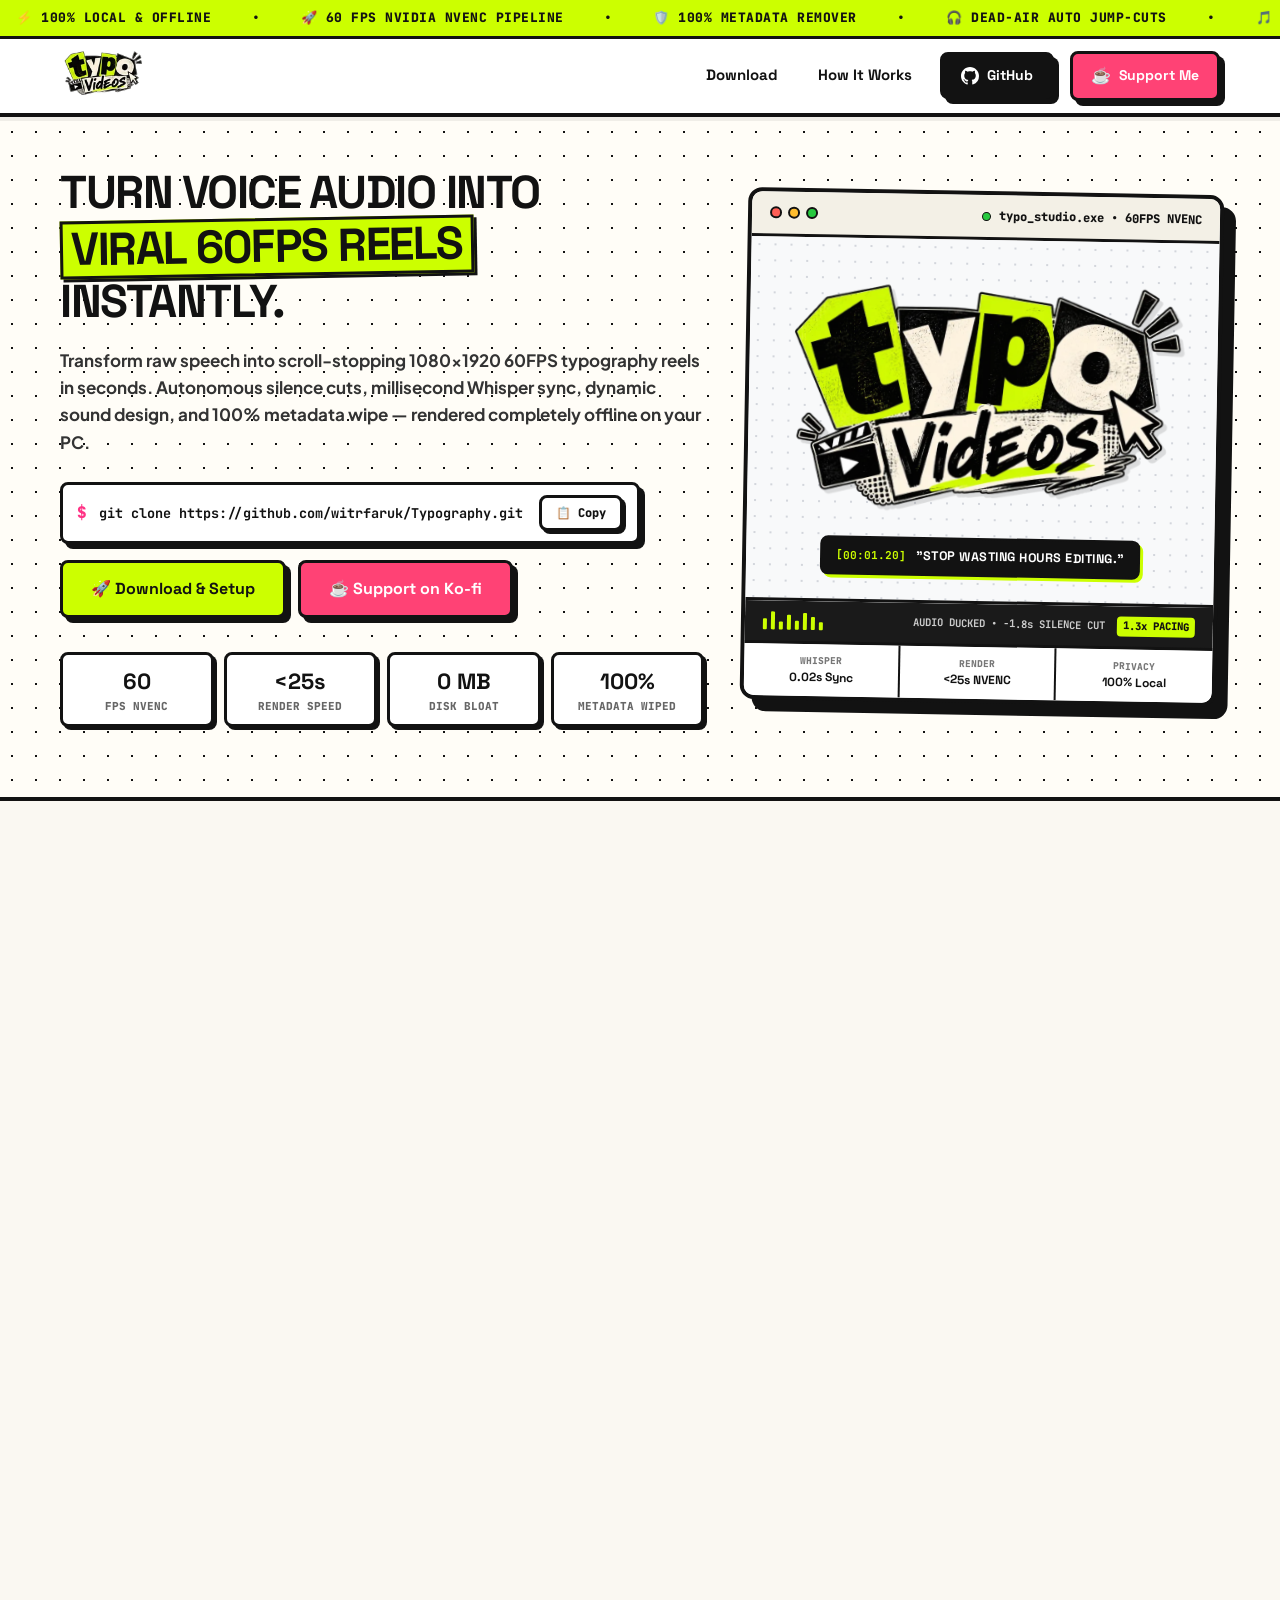
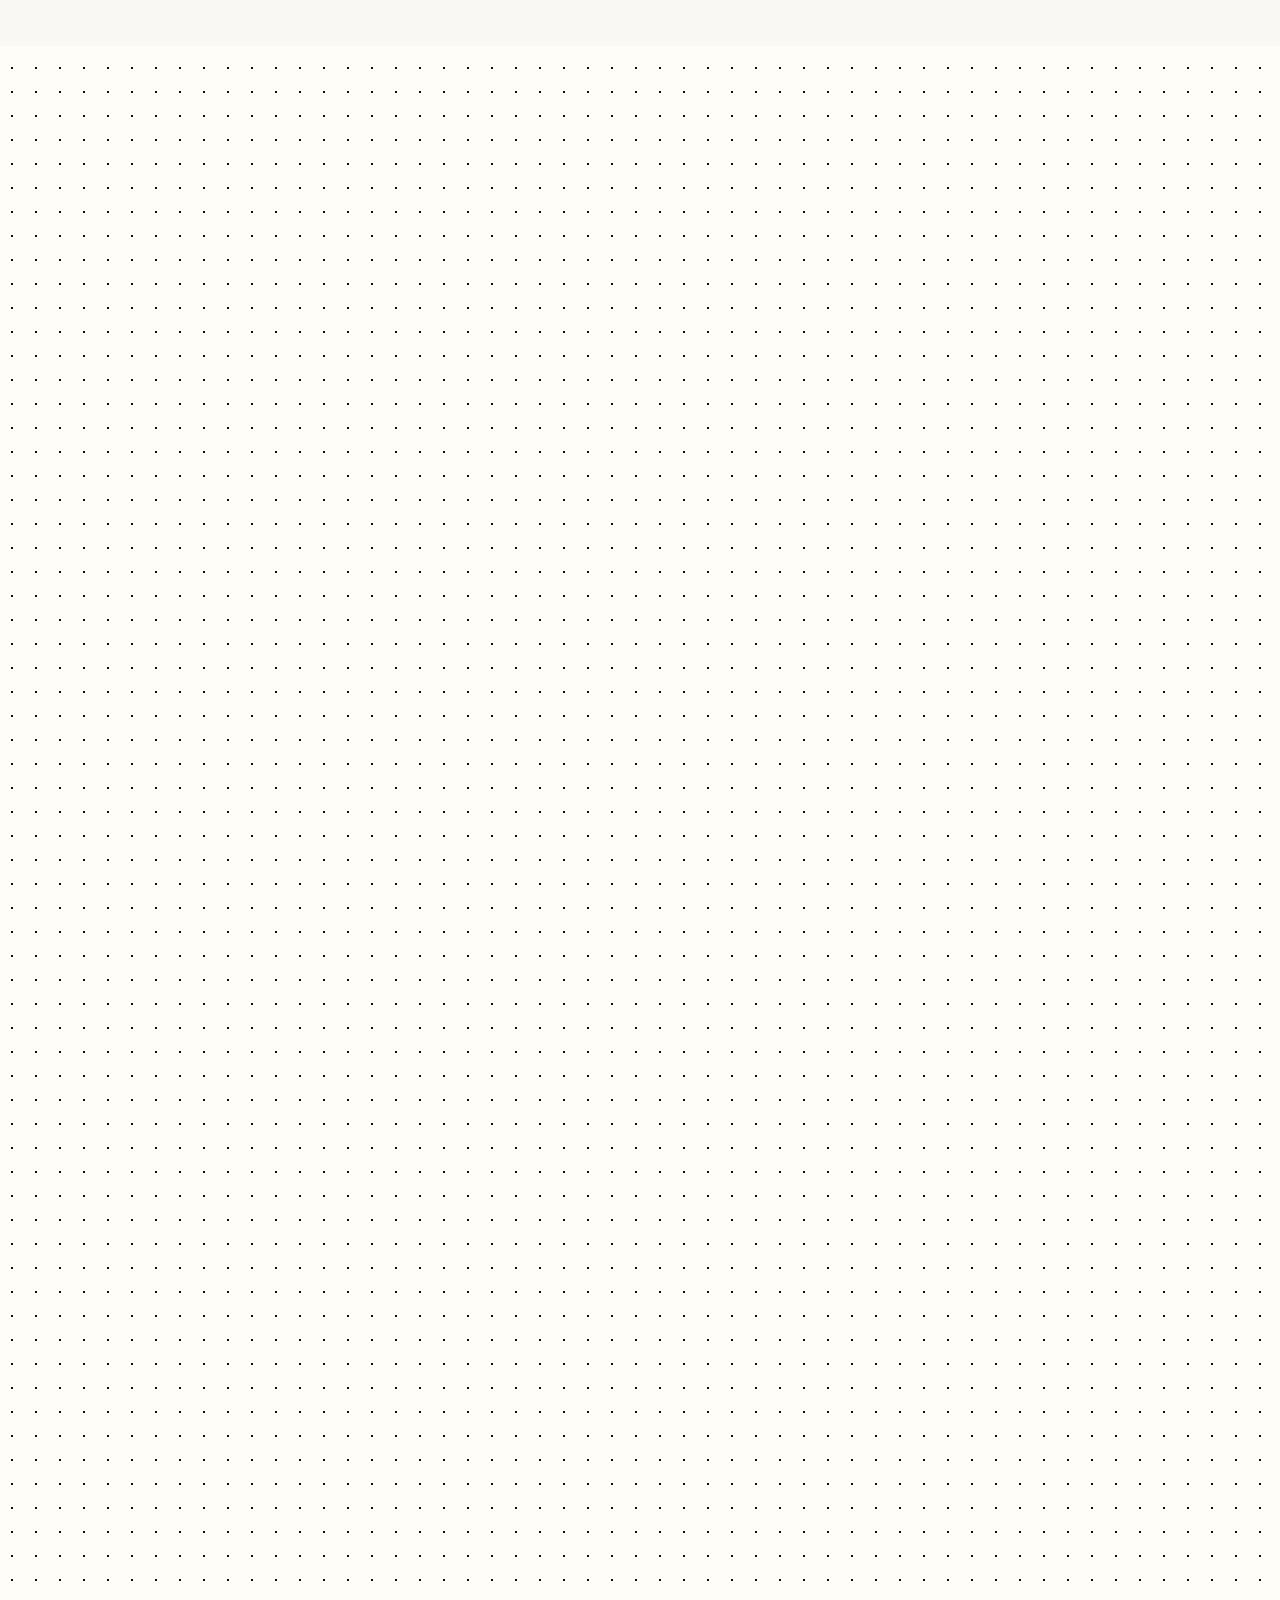
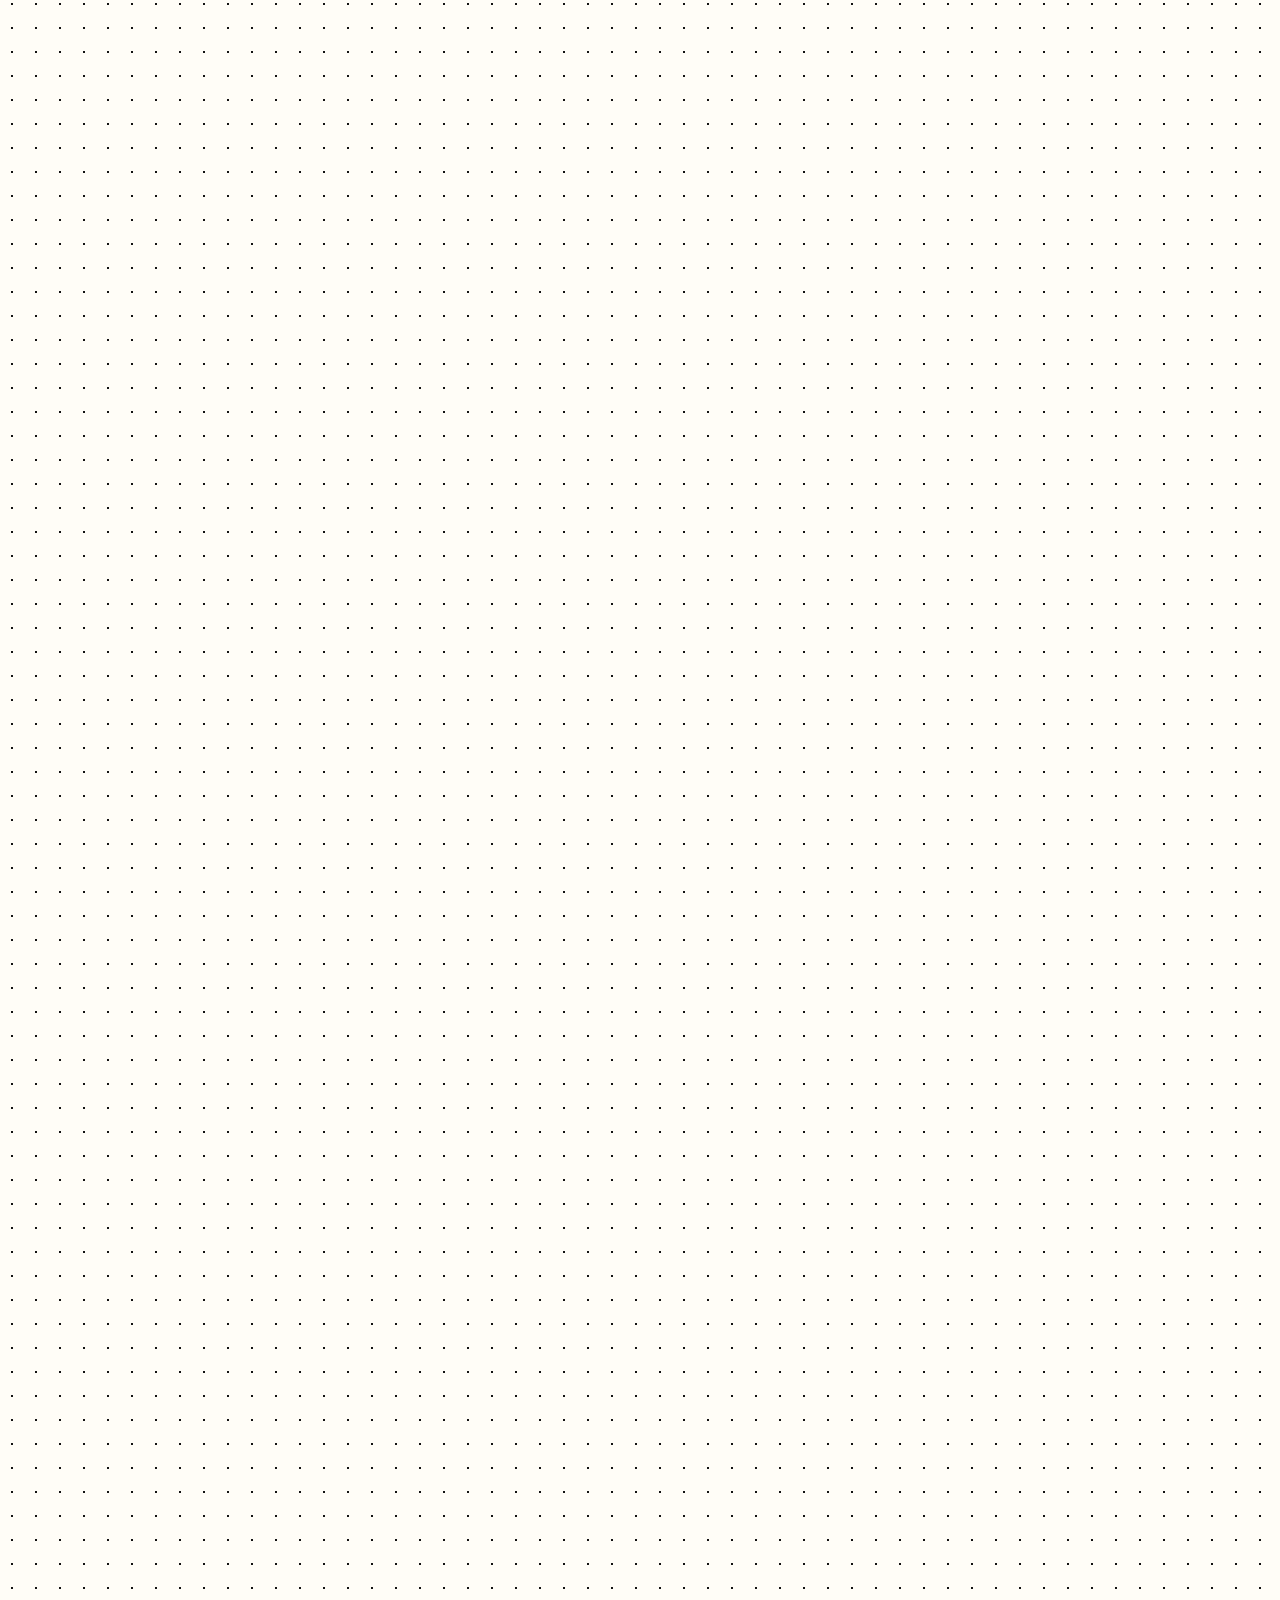
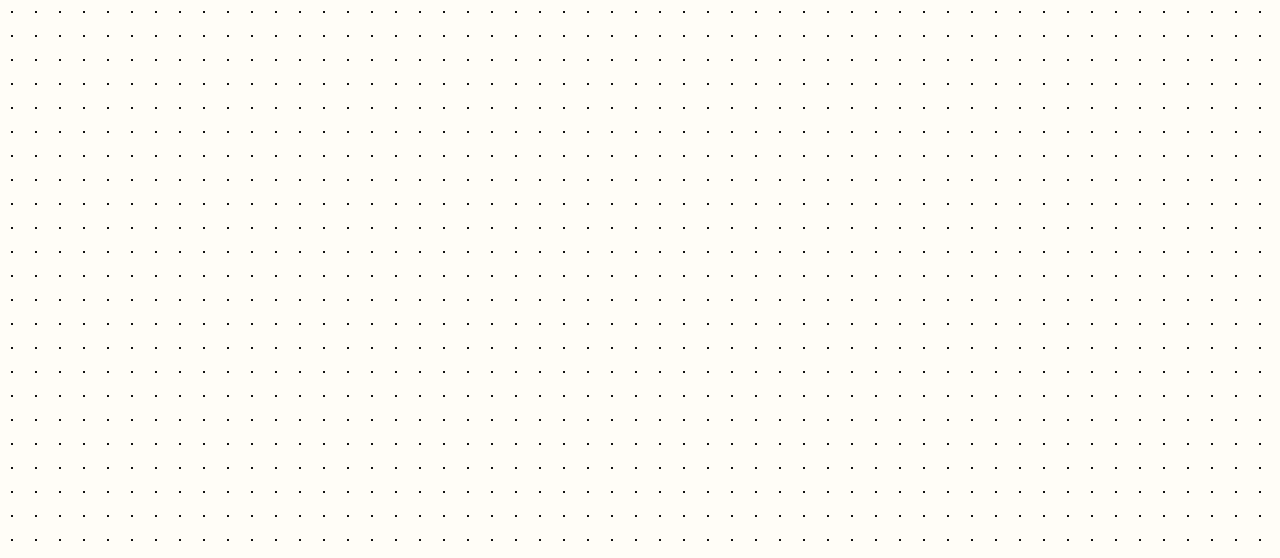
==== commit ef4ec6e5: "Optimize page performance: add lazy loading, WebP images, preloads, and content-visibility" ====
--- a/.github/index.html
+++ b/.github/index.html
@@ -49,6 +49,10 @@
   <link rel="icon" type="image/svg+xml" href="favicon/favicon.svg">
   <link rel="apple-touch-icon" sizes="180x180" href="favicon/apple-touch-icon.png">
   <link rel="manifest" href="favicon/site.webmanifest">
+
+  <!-- RESOURCE PRELOADS FOR INSTANT RENDERING -->
+  <link rel="preload" as="image" href="logo.webp" type="image/webp" fetchpriority="high">
+  <link rel="preload" as="image" href="logo-small.webp" type="image/webp">
 
   <!-- 100% OFFLINE LOCAL FONTS (ZERO IP LEAKS TO GOOGLE SERVERS) -->
   <link rel="stylesheet" href="fonts.css">
@@ -201,7 +205,10 @@
   <header class="clean-header">
     <div class="header-container">
       <a href="#" class="logo-link">
-        <img src="logo.png" alt="typo Videos Logo" class="brand-logo">
+        <picture>
+          <source srcset="logo-small.webp" type="image/webp">
+          <img src="logo-small.png" alt="typo Videos Logo" class="brand-logo" width="68" height="38" decoding="async">
+        </picture>
       </a>
 
       <nav class="header-nav">
@@ -288,7 +295,10 @@
 
           <!-- STAGE / REEL PREVIEW -->
           <div class="art-preview-box">
-            <img src="logo.png" alt="typo Videos Kinetic Typography Reel Engine" class="hero-logo-display">
+            <picture>
+              <source srcset="logo.webp" type="image/webp">
+              <img src="logo.png" alt="typo Videos Kinetic Typography Reel Engine" class="hero-logo-display" width="1024" height="576" fetchpriority="high" decoding="async">
+            </picture>
 
             <div class="live-subtitle-bubble">
               <span class="sync-timestamp">[00:01.20]</span>
@@ -757,7 +767,10 @@
   <footer class="clean-footer">
     <div class="container footer-content">
       <div class="footer-brand">
-        <img src="logo.png" alt="typo Videos Logo" class="footer-logo">
+        <picture>
+          <source srcset="logo-small.webp" type="image/webp">
+          <img src="logo-small.png" alt="typo Videos Logo" class="footer-logo" width="68" height="38" loading="lazy" decoding="async">
+        </picture>
         <p class="footer-text">
           Autonomous Pure Kinetic Typography Engine. Built for creators who want high-retention vertical reels without manual video editing.
         </p>
@@ -795,6 +808,6 @@
     </div>
   </footer>
 
-  <script src="app.js"></script>
+  <script src="app.js" defer></script>
 </body>
 </html>
--- a/.github/style.css
+++ b/.github/style.css
@@ -602,6 +602,8 @@
    ========================================================== */
 .section {
   padding: 70px 0;
+  content-visibility: auto;
+  contain-intrinsic-size: 1px 700px;
 }
 
 .section-bordered {
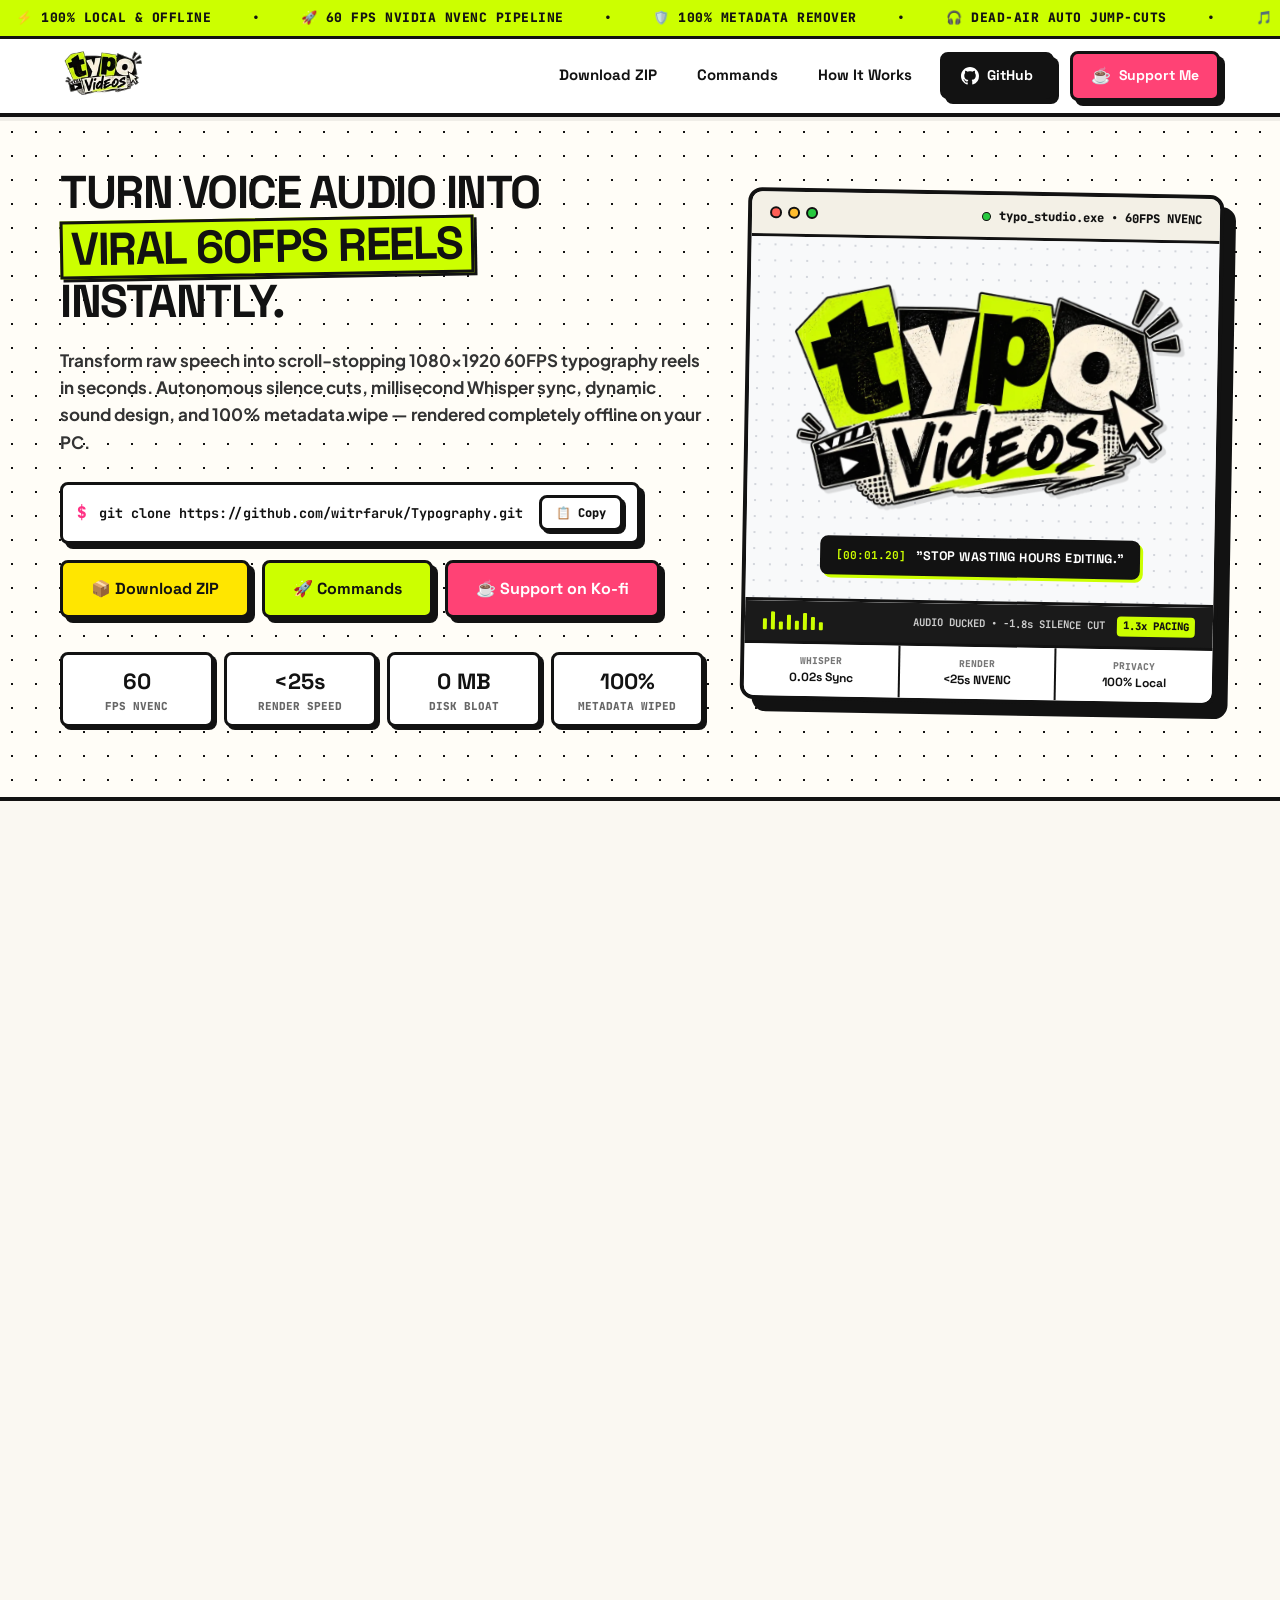
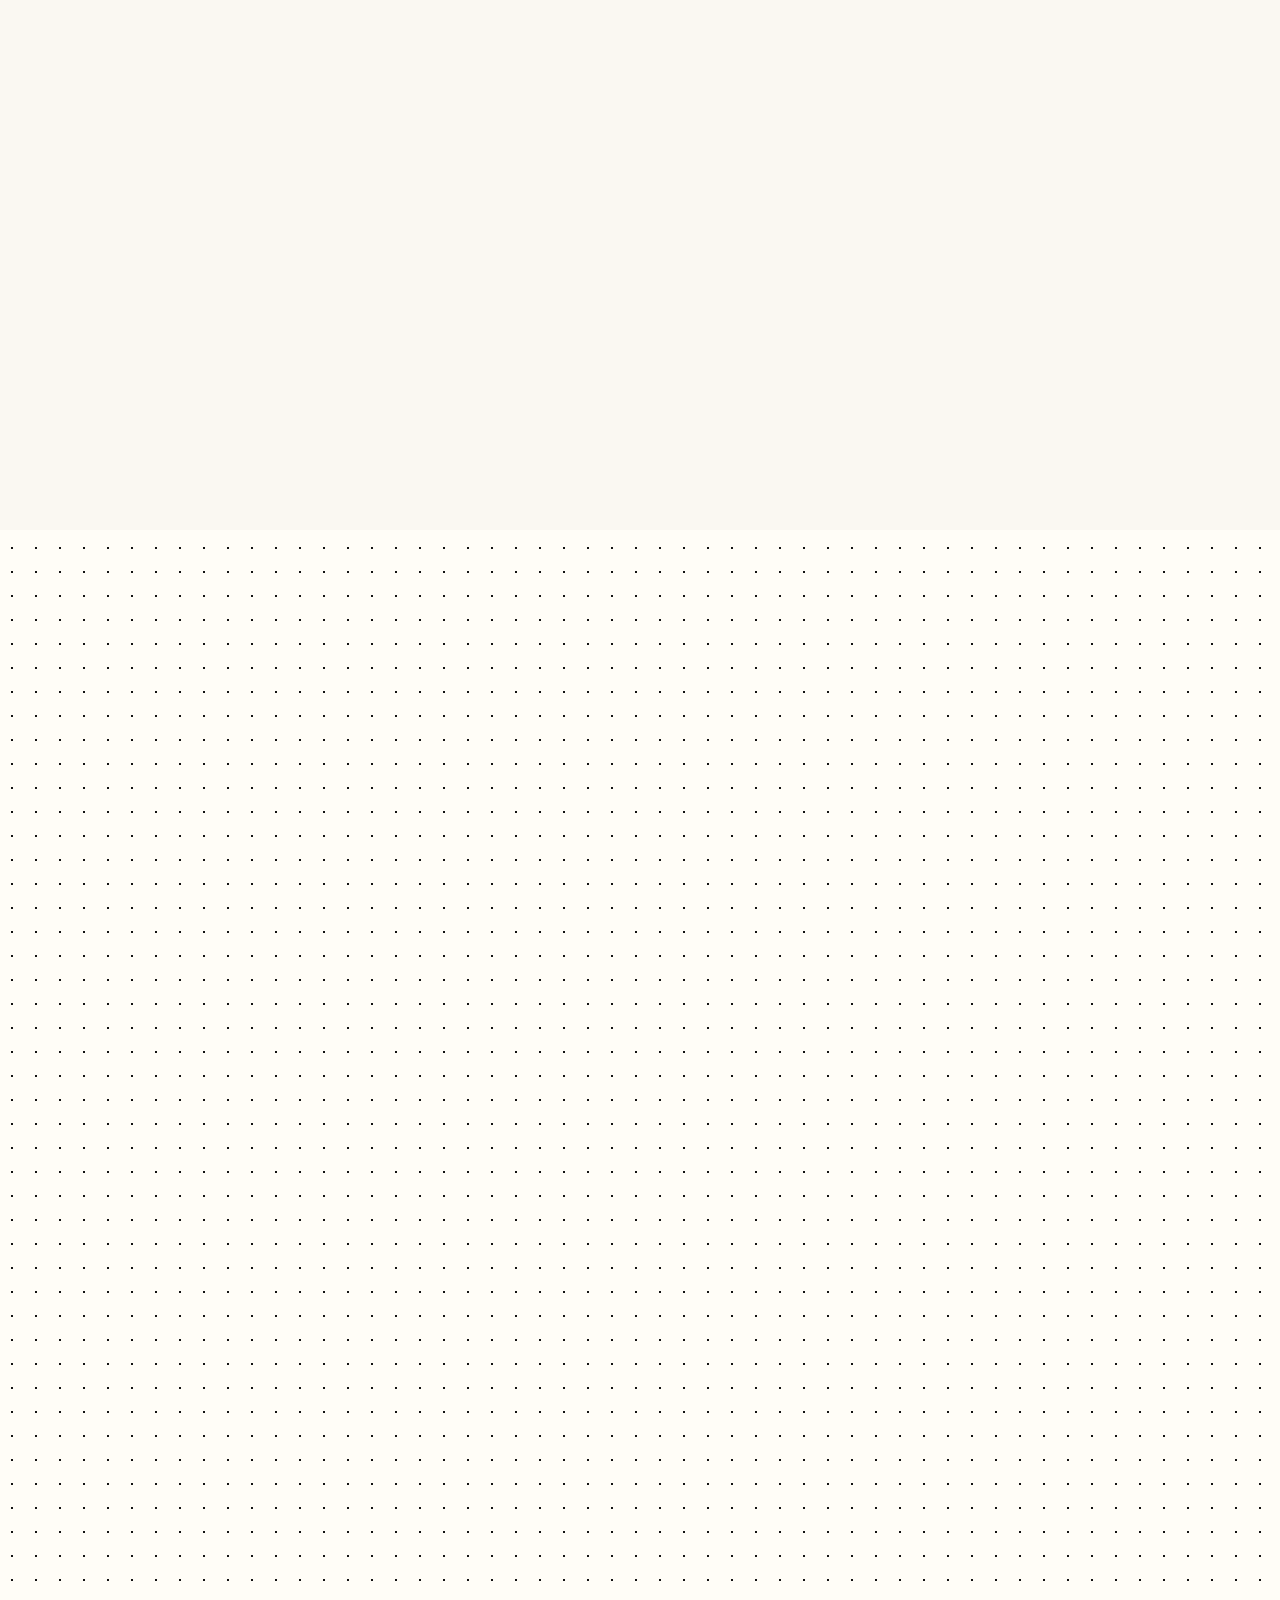
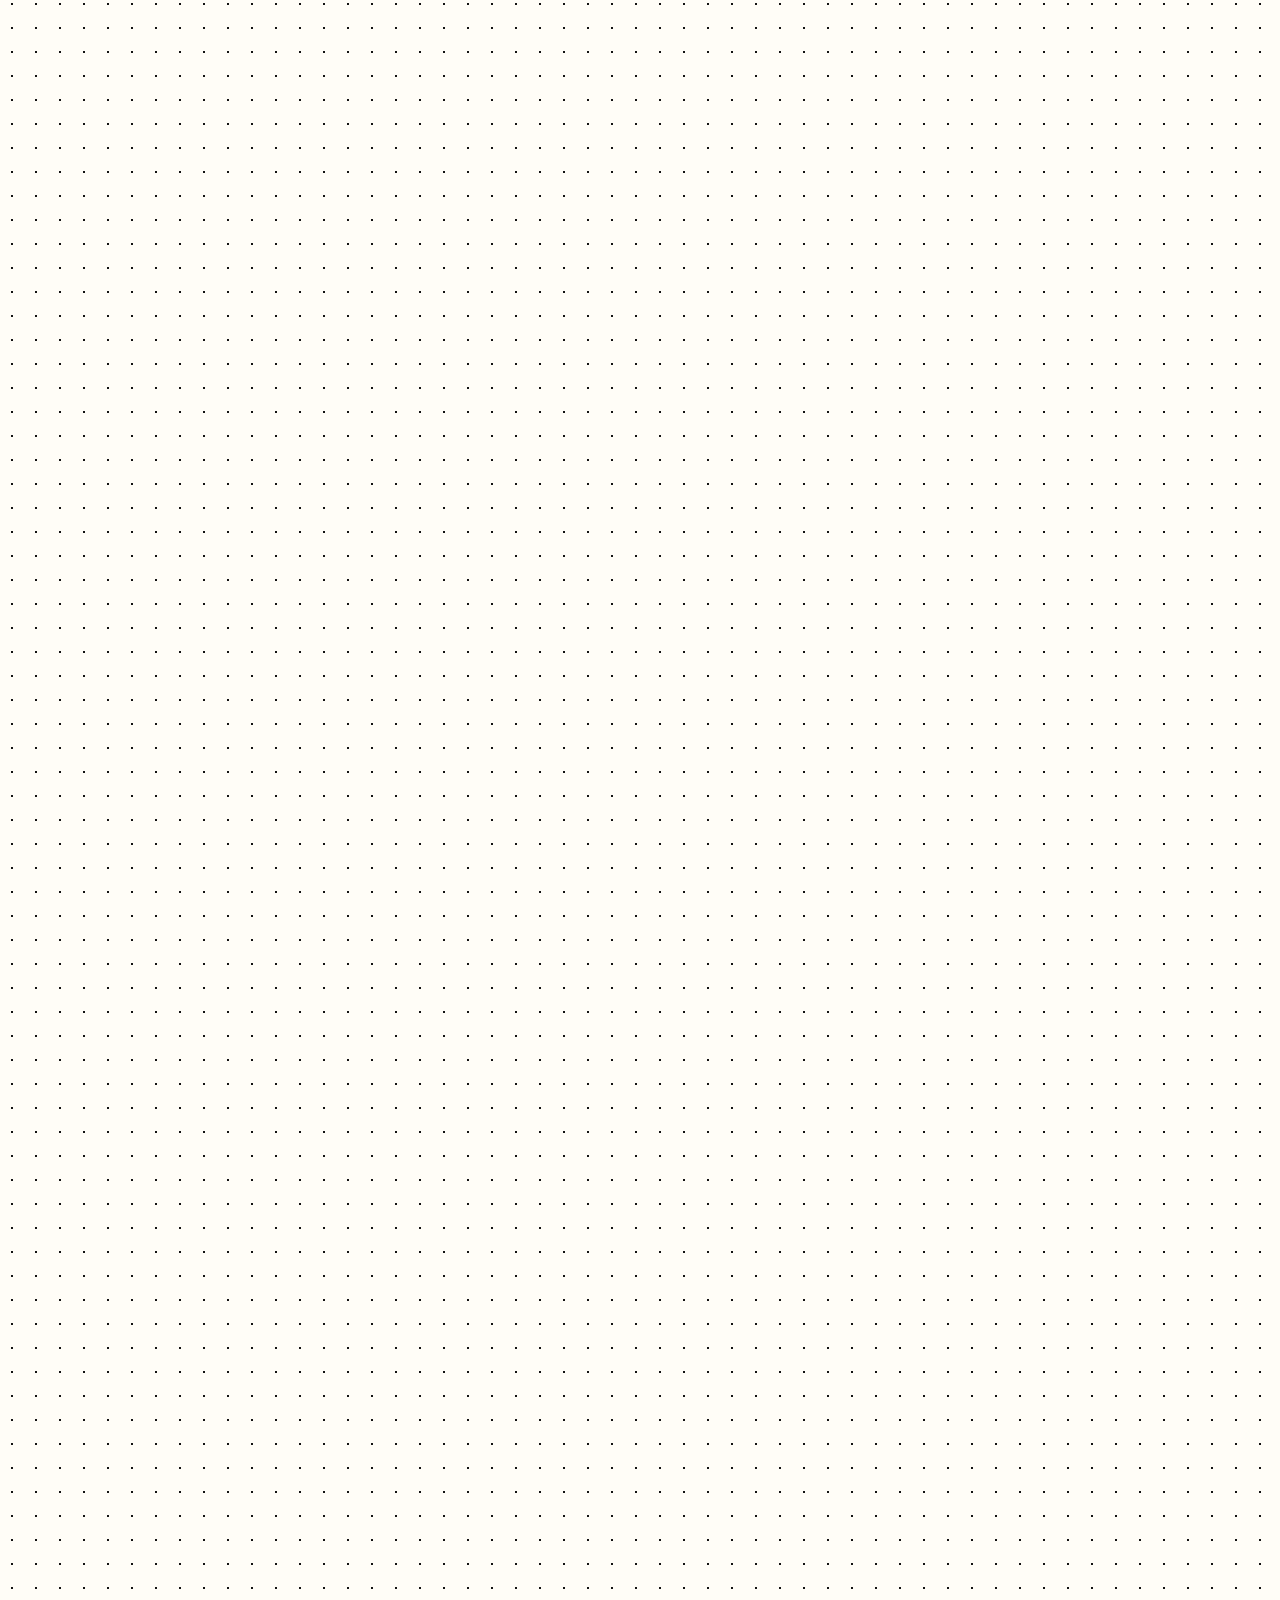
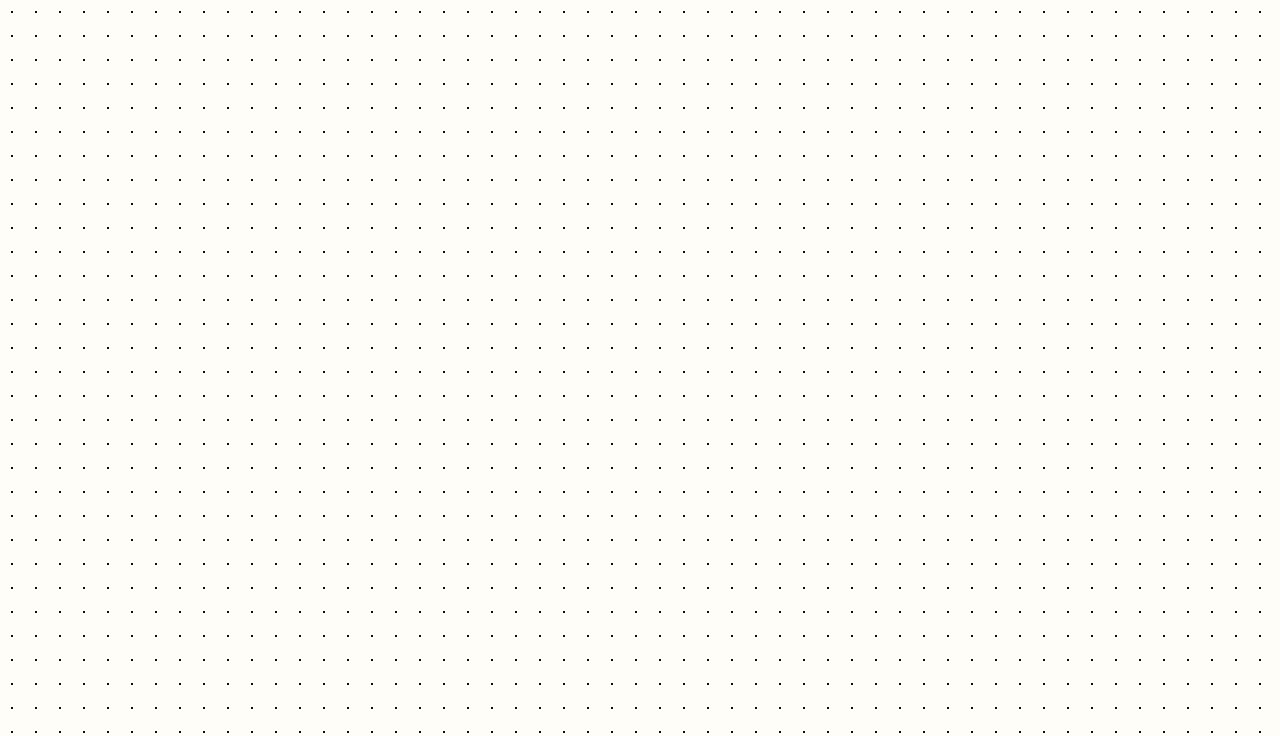
==== commit 0091e90d: "Add direct ZIP download buttons across hero, download section, and navbar" ====
--- a/.github/index.html
+++ b/.github/index.html
@@ -212,7 +212,8 @@
       </a>
 
       <nav class="header-nav">
-        <a href="#download" class="nav-item">Download</a>
+        <a href="https://github.com/witrfaruk/TypoGraphy/archive/refs/heads/main.zip" class="nav-item">Download ZIP</a>
+        <a href="#download" class="nav-item">Commands</a>
         <a href="#workflow" class="nav-item">How It Works</a>
         <a href="https://github.com/witrfaruk/Typography" target="_blank" rel="noopener noreferrer" class="btn btn-github">
           <svg width="18" height="18" viewBox="0 0 24 24" fill="currentColor"><path d="M12 0C5.37 0 0 5.37 0 12c0 5.31 3.435 9.795 8.205 11.385.6.105.825-.255.825-.57 0-.285-.015-1.23-.015-2.235-3.015.555-3.795-.735-4.035-1.41-.135-.345-.72-1.41-1.23-1.695-.42-.225-1.02-.78-.015-.795.945-.015 1.62.87 1.845 1.23 1.08 1.815 2.805 1.305 3.495.99.105-.78.42-1.305.765-1.605-2.67-.3-5.46-1.335-5.46-5.925 0-1.305.465-2.385 1.23-3.225-.12-.3-.54-1.53.12-3.18 0 0 1.005-.315 3.3 1.23.96-.27 1.98-.405 3-.405s2.04.135 3 .405c2.295-1.56 3.3-1.23 3.3-1.23.66 1.65.24 2.88.12 3.18.765.84 1.23 1.905 1.23 3.225 0 4.605-2.805 5.625-5.475 5.925.435.375.81 1.095.81 2.22 0 1.605-.015 2.895-.015 3.3 0 .315.225.69.825.57A12.02 12.02 0 0024 12c0-6.63-5.37-12-12-12z"/></svg>
@@ -248,8 +249,11 @@
             </button>
           </div>
           <div class="hero-btn-row">
+            <a href="https://github.com/witrfaruk/TypoGraphy/archive/refs/heads/main.zip" class="btn btn-yellow btn-large" title="Direct ZIP Download">
+              <span>📦 Download ZIP</span>
+            </a>
             <a href="#download" class="btn btn-primary btn-large">
-              <span>🚀 Download & Setup</span>
+              <span>🚀 Commands</span>
             </a>
             <a href="https://ko-fi.com/U4B028M2CY" target="_blank" rel="noopener noreferrer" class="btn btn-kofi btn-large">
               <span>☕ Support on Ko-fi</span>
@@ -350,6 +354,20 @@
       <div class="section-header">
         <h2 class="section-title">COMMANDS TO DOWNLOAD & RUN</h2>
         <p class="section-subtitle">Clean, direct commands ready to paste into PowerShell, Terminal, or Command Prompt.</p>
+      </div>
+
+      <!-- DIRECT ZIP DOWNLOAD CALLOUT -->
+      <div class="direct-zip-banner">
+        <div class="zip-banner-info">
+          <span class="zip-banner-icon">📦</span>
+          <div>
+            <h3 class="zip-banner-title">Prefer a direct download without Git?</h3>
+            <p class="zip-banner-desc">Get the complete source code, scripts, and pre-bundled offline fonts in one archive.</p>
+          </div>
+        </div>
+        <a href="https://github.com/witrfaruk/TypoGraphy/archive/refs/heads/main.zip" class="btn btn-yellow">
+          <span>📦 Download TypoGraphy.zip</span>
+        </a>
       </div>
 
       <div class="terminal-shell">
--- a/.github/style.css
+++ b/.github/style.css
@@ -193,6 +193,14 @@
   background-color: #B8E600;
 }
 
+.btn-yellow {
+  background-color: var(--color-yellow);
+  color: var(--color-black);
+}
+.btn-yellow:hover {
+  background-color: #E6A800;
+}
+
 .btn-kofi {
   background-color: var(--color-kofi);
   color: var(--color-white);
@@ -633,6 +641,46 @@
   color: #555555;
 }
 
+/* DIRECT ZIP DOWNLOAD CALLOUT */
+.direct-zip-banner {
+  background-color: var(--color-white);
+  border: var(--border-mega);
+  border-radius: var(--radius-lg);
+  box-shadow: var(--shadow-md);
+  padding: 18px 24px;
+  display: flex;
+  justify-content: space-between;
+  align-items: center;
+  flex-wrap: wrap;
+  gap: 16px;
+  max-width: 860px;
+  margin: 0 auto 24px;
+}
+
+.zip-banner-info {
+  display: flex;
+  align-items: center;
+  gap: 14px;
+}
+
+.zip-banner-icon {
+  font-size: 30px;
+}
+
+.zip-banner-title {
+  font-family: var(--font-heading);
+  font-size: 17px;
+  font-weight: 900;
+  color: var(--color-black);
+  margin-bottom: 2px;
+}
+
+.zip-banner-desc {
+  font-size: 13.5px;
+  color: #555555;
+  margin: 0;
+}
+
 /* ==========================================================
    TERMINAL SHELL (NO COMMENTS)
    ========================================================== */
